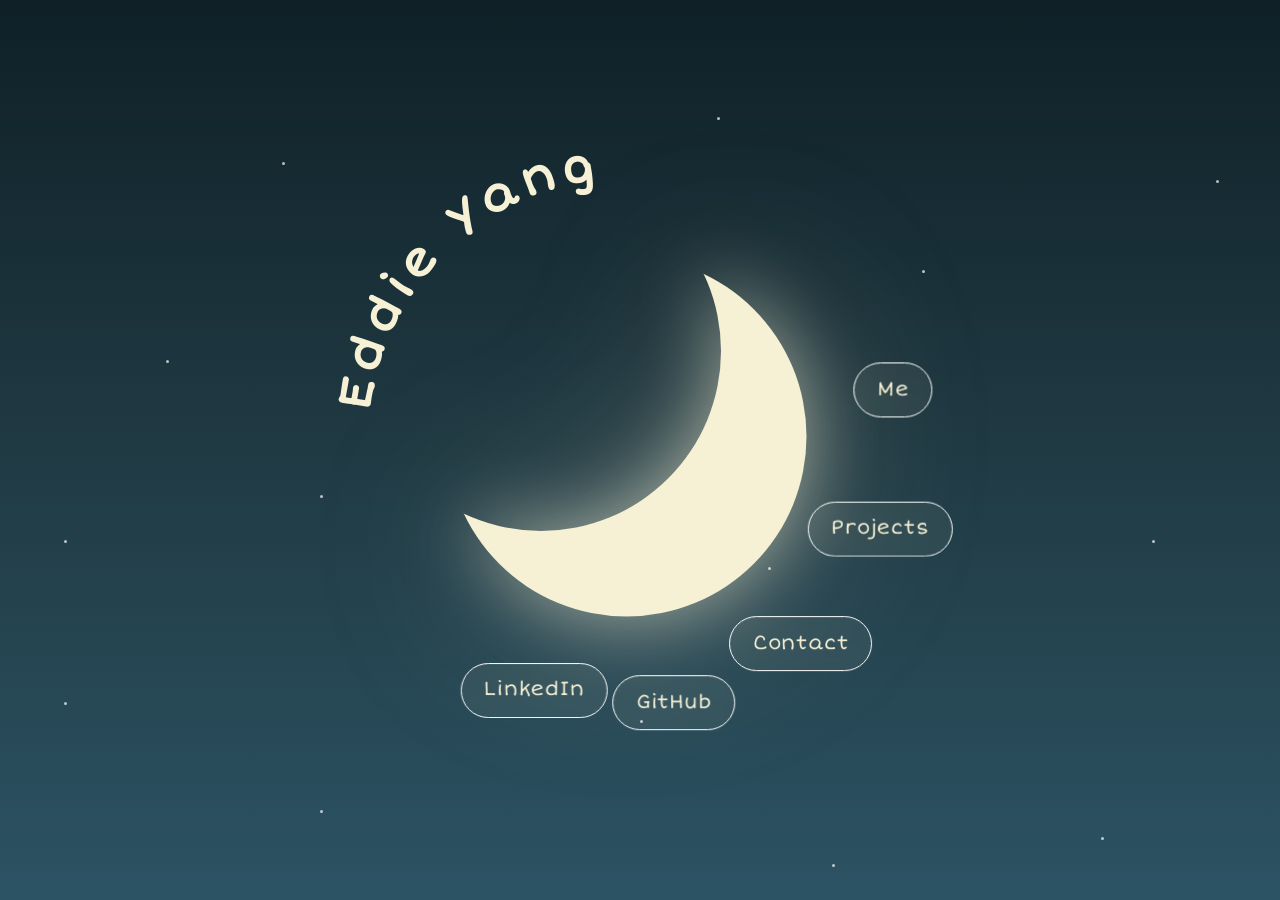
==== index.html @ 52152edc "cleanup" ====
<!DOCTYPE html>
<html lang="en">
    
    <head>
        <meta charset="UTF-8"> 
        <meta name="viewport" content="width=device-width, initial-scale=1.0">

        <!-- fonts -->
        <link rel="preconnect" href="https://fonts.googleapis.com">
        <link rel="preconnect" href="https://fonts.gstatic.com" crossorigin>
        <link href="https://fonts.googleapis.com/css2?family=Short+Stack&family=Sniglet&display=swap" rel="stylesheet">


        <link rel="stylesheet" href="style.css">
        <script src="script.js" defer></script>

        <title>Portfolio</title>
    </head>

    <body class="home">
        <main>
            <section class="hero hero-home">

                <div class="moon-stage">
                    
                    <div class="moon"></div>

                    <h1 class="moon-name" aria-label="Eddie Yang">
                        <svg viewBox="0 0 200 200" aria-hidden="true">
                            <defs>
                                <path id="nameArc" fill="none"
                                    d="M 100,100 m -72,0 a 72,72 0 1,1 144,0 a 72,72 0 1,1 -144,0"/>
                            </defs>
                            <text>
                                <textPath href="#nameArc" startOffset="12.5%" text-anchor="middle">Eddie Yang</textPath>
                            </text>
                        </svg>
                    </h1>    
                    
                    <nav class="orbit-nav" aria-label="Moon navigation">
                        <ul>
                            <li><a href="about.html">Me</a></li>
                            <li><a href="projects.html">Projects</a></li>
                            <li><a href="contact.html">Contact</a></li>
                            <li><a href="https://github.com/eddoyang" target="_blank" rel="noopener noreferrer">GitHub</a></li>
                            <li><a href="https://www.linkedin.com/in/eddie-yang-b092a5361/" target="_blank" rel="noopener noreferrer">LinkedIn</a></li>
                        </ul>
                    </nav>



                </div>

                <div class="star" style="top:18%; left:22%; animation-delay:0s"></div>
                <div class="star" style="top:30%; left:72%; animation-delay:.6s"></div>
                <div class="star" style="top:40%; left:13%; animation-delay:1.2s"></div>    
                <div class="star" style="top:60%; left:90%; animation-delay:.6s"></div>
                <div class="star" style="top:55%; left:25%; animation-delay:1.2s"></div>
                <div class="star" style="top:13%; left:56%; animation-delay:0s"></div>
                <div class="star" style="top:20%; left:95%; animation-delay:0.6s"></div>
                <div class="star" style="top:60%; left:5%; animation-delay:1.2s"></div>
                <div class="star" style="top:63%; left:60%; animation-delay:0s"></div>     
                <div class="star" style="top:80%; left:50%; animation-delay:0.6s"></div>
                <div class="star" style="top:90%; left:25%; animation-delay:1.2s"></div>
                <div class="star" style="top:93%; left:86%; animation-delay:0s"></div>     
                <div class="star" style="top:78%; left:5%; animation-delay:0.6s"></div>
                <div class="star" style="top:96%; left:65%; animation-delay:1.2s"></div>

            </section>
        </main>
    </body>

</html>
---- style.css ----
/* --------- Properties --------- */
:root {
    --bg: #ffffff;      /* page background */
    --ink: #1a1a1a;     /* main text */
    --muted: #5c626e;   /* secondary text */
    --accent: #302c82;  /* highlight color */
    --hover: #3b35aa;   /* highlight hover */
    --line: #dcdcdc;    /* borders and dividers */
    --header: #b5b2ec;
    

    --white: white;


    /* moon + orbit*/
    --moonglow: #F6F1D5;
    --moonglow-alpha: rgba(246, 241, 213, 0);
    --glow1: rgba(246, 241, 213, 0.55);
    --glow2: rgba(246, 241, 213, 0.25);
    --shadows: rgba(0, 0, 0, 0.35);


    --orbit-background: rgba(246, 241, 213, 0.06);
    --orbit-text-hover: #fffdf2;
    --orbit-text-hover-glow: rgba(246, 241, 213, 0.7);
    --orbit-border-hover: rgba(246, 241, 213, 0.9);
    --orbit-background-hover: rgba(255, 255, 255, 0.5);
    --orbit-outerglow1: rgba(246, 241, 213, 0.45);
    --orbit-outerglow2: rgba(246, 241, 213, 0.22);
    --orbit-innerglow: rgba(246, 241, 213, 0.25);
    /* ------ */

    --flow1: #544a7d;
    --flow2: #ffd452;

    --moon1: #0f2027;
    --moon2: #203a43;
    --moon3: #2c5364;

    --font-display: "Short Stack", cursive;
    --font-body: "Sniglet", system-ui;

    --text-sm: 0.875rem;   /* subtitles/captions */
    --text-base: 1rem;     /* body text */
    --text-lg: 1.25rem;    /* lead paragraph, subheadings */
    --text-xl: 2rem;       /* section headings (h2) */
    --text-2xl: 3.5rem;    /* the hero name (h1) */
}


/* --------- Fonts --------- */
body {
    font-family: var(--font-body);
    font-size: var(--text-base);
}

h1, h2, h3 {
    font-family: var(--font-display);
    font-size: var(--text-lg);
    margin-bottom: 0.5em;
}

.hero h1 {
    font-size: var(--text-2xl);
    line-height: 1.05;
}

h2 {
    font-size: var(--text-xl);
    line-height: 1.2;
}

.lead {
    font-size: var(--text-lg);
}

.subtitle {
    font-size: var(--text-sm);
    color: var(--muted);
}

.stack {
    font-family: var(--font-display);
}

/* --------- General --------- */
*,
*::before,
*::after {
    box-sizing: border-box;
}

* {
    margin: 0;
    padding: 0;
}

body {
    line-height: 1.6;
    -webkit-font-smoothing: antialiased;
    background: var(--bg);
    color: var(--ink);
    margin-bottom: 200px;
}

body.home {
    margin-bottom: 0px;
    background: linear-gradient(180deg, var(--moon1), var(--moon2), var(--moon3)) fixed;
}

img {
    display: block;
    max-width: 100%;
}


.container {
    max-width: 1100px;
    margin-inline: auto;
    padding-inline: 24px; /* keeps content off the screen edges on mobile */
}


section {
    padding-block: 10px;
}

/* --------- Reveal --------- */

.reveal {
    opacity: 0;
    transform: translateY(20px);
    transition: opacity 0.8s ease, transform 0.3s ease;
}

.reveal.is-visible {
    opacity: 1;
    transform: none;
}

/* --------- Links --------- */

a {
    color: var(--accent);
    text-decoration: none;
    transition: opacity 0.2s ease;
}

a:hover {
    color: var(--hover);
    opacity: 0.7;
}

a:focus-visible,
.project-card:focus-visible,
button:focus-visible {
outline: 2px solid var(--accent);
outline-offset: 3px;
}

/* --------- Header --------- */

header {
    position: sticky;
    top: 0;
    
    padding-block: 15px;
    padding-inline: 20px;

    background: linear-gradient(120deg, var(--moon1), var(--moon2), var(--moon3));
    border-bottom: 1px solid var(--moonglow);
    z-index: 10;

    background-size: 200% 200%; 
    animation: flow 6s ease infinite;
}


header a {
    color: var(--moonglow);
    text-decoration: none;
    transition: opacity 0.2s ease;
}

header a:hover {
    color: var(--white);
    opacity: 1;
}

header nav {
    display: flex;
    gap: 24px;
    flex: 1;
}

header nav a:first-child {
    margin-right: auto;
}


/* --------- Hero --------- */
.hero {
    position: relative;
    min-height: 15vh;
    display: flex;
    flex-direction: column;
    align-items: center;
    justify-content: center;

    background: linear-gradient(180deg, var(--moon1), var(--moon2), var(--moon3));
    color: var(--moonglow);
    overflow: hidden;

    border-bottom-left-radius: 10px;
    border-bottom-right-radius: 10px;
    margin-bottom: 40px;
} 


.hero-home {
    min-height: 100vh;
    gap: 2rem;
    margin-bottom: 0;
}

/* --------- Moon, Stars, Orbit--------- */
.moon {
    width: 40vmin;
    height: 40vmin;
    border-radius: 50%;
    background: transparent;
    box-shadow: 9.5vmin 9.5vmin 0 0 var(--moonglow);
    filter:
        drop-shadow(0 0 4vmin var(--glow1))
        drop-shadow(0 0 9vmin var(--glow2));

    transform: translateX(-11vmin);
    animation: float 6s ease-in-out infinite;
}

.moon-stage {
    position: relative;
    width: 40vmin;
    height: 40vmin;
    flex: none;
    transform: translateY(-11vmin);
}

.moon-name svg {
    display: block;
    width: 100%;
    height: 100%;
}

.moon-name {
    position: absolute;
    top: calc(50% + 9.5vmin);
    left: calc(50% - 1.5vmin);
    width: 80vmin;
    height: 80vmin;
    transform: translate(-50%, -50%);
    margin: 0;
    pointer-events: none;
    animation: namefloat 6s ease-in-out infinite;
}

.moon-name text {
    font-family: var(--font-display);
    font-size: 13px;
    letter-spacing: 2px;
    fill: var(--moonglow);
}

.orbit-nav {
    position: absolute;
    top: calc(50% + 9.5vmin);
    left: calc(50% - 1.5vmin);
    width: 0;
    height: 0;
    z-index: 3;
    animation: orbitfloat 6s ease-in-out infinite;
}

.orbit-nav ul {
    list-style: none;
}

.orbit-nav li {
    position: absolute;
    top: 0;
    left: 0;
    --r: 30vmin;

    transform:
        rotate(var(--a))
        translate(var(--r))
        rotate(calc(-1 * var(--a)))
        translate(-50%, -50%);
}

.orbit-nav a {
    display: block;
    white-space: nowrap;
    
    font-family: var(--font-display);
    font-size: clamp(0.8rem, 2.2vmin, 1.6rem);    
    letter-spacing: 0.04em;
    color: var(--moonglow);
    text-decoration: none;
    box-shadow: 0 0 0 0 var(--moonglow-alpha);

    transition:
        color 0.25s ease,
        border-color 0.25s ease,
        background 0.25s ease,
        transform 0.25s ease,
        box-shadow 0.35s ease;
    
    padding: 0.55em 1.15em;
    border-radius: 999px;
    border: 1px solid var(--white);
    background: var(--orbit-background);
    backdrop-filter: blur(4px);

}

.orbit-nav a:hover,
.orbit-nav a:focus-visible {
    color: var(--orbit-text-hover);
    opacity: 1;                                   
    border-color: var(--orbit-border-hover);
    background: var(--orbit-background-hover);
    text-shadow: 0 0 12px var(--orbit-text-hover-glow);
    transform: scale(1.08);

    box-shadow:
        0 0 18px 2px  var(--orbit-outerglow1),
        0 0 42px 10px var(--orbit-outerglow2),
        inset 0 0 14px var(--orbit-innerglow);
}

.orbit-nav a:focus-visible {
    outline: 2px solid var(--moonglow);
    outline-offset: 4px;
}


.orbit-nav li:nth-child(1) { --a: -10deg; }   /* About */
.orbit-nav li:nth-child(2) { --a: 20deg; }   /* Projects */
.orbit-nav li:nth-child(3) { --a: 50deg; }   /* Contact */
.orbit-nav li:nth-child(4) { --a: 80deg; }   /* GitHub */
.orbit-nav li:nth-child(5) { --a: 110deg; }   /* LinkedIn */


.star {
    position: absolute;
    width: 3px;
    height: 3px;
    background: #fff;
    border-radius: 50%;
    opacity: 0.7;
    animation: twinkle 3s ease-in-out infinite;
}

/* --------- About --------- */

.about p {
    max-width: 65ch;
}

.about-list {
    padding-left: 1.5rem;
}

.about-list li {
    margin-bottom: 8px; 
}

/* --------- Projects --------- */
.projects-grid {
    display: grid;
    grid-template-columns: repeat(auto-fit, minmax(300px, 1fr));
    gap: 24px;
    align-items: start;
}

.project-card {
    position: relative;
    border: none;
    border-radius: 12px;
    background: var(--bg);     

    
    padding: 24px;
    display: flex;           
    flex-direction: column;
    gap: 12px;

}

.project-card::before {
    content: "";
    position: absolute;
    inset: -3px;
    border-radius: 14px;
    background: conic-gradient(from var(--angle), var(--flow1), var(--flow2), var(--flow1));
    z-index: -1;
    opacity: 0;
    transition: opacity 0.2s ease;
}

.project-card:hover::before {
    opacity: 1;
    animation: spin 8s linear infinite;
}

.project-card img {
    width: 100%;
    height: 180px;     
    object-fit: contain;
    padding: 12px;

}


.project-card h3, .stack, .subtitle{
    text-align: center;
}

/* --------- Contact --------- */
#contact {
    display: flex;
    flex-direction: column;
    align-items: center;
    gap: 24px;
}

.contact-group {
    width: 100%;
    max-width: 500px;
}


.contact-form {
    display: flex;
    flex-direction: column;
    gap: 6px;
    margin-inline: auto;
}

.contact-form label {
    font-family: var(--font-body);
    margin-top: 8px;
}

.contact-form input,
.contact-form textarea {
    font-family: var(--font-body);
    font-size: var(--text-base);

    padding: 10px;
    border: 2px solid var(--line);
    border-radius: 8px;

    background: var(--bg);
    color: var(--ink);
}

.contact-form input:focus,
.contact-form textarea:focus {
    outline: 2px solid var(--accent);
    outline-offset: 2px;
}

.contact-form button {
    margin-top: 16px;
    padding: 10px 20px;
    
    background: var(--accent);
    color: var(--white);
    border: none;
    border-radius: 8px;
    
    font-family: var(--font-display);
    font-size: var(--text-sm);
    cursor: pointer;
}

.contact-form button:hover {
    background: var(--hover);
}

/* --------- Footer --------- */


/* --------- Mobile Sizing --------- */
@media (max-width: 640px) {

    .hero {
        overflow-x: clip;
        overflow-y: visible;
    }

    .hero-home {
        min-height: 100vh;
        min-height: 100svh;
        height: auto;
        padding-block: 2.5rem;
        justify-content: safe center;
    }

    .orbit-nav {
        position: static;
        width: auto;
        height: auto;
        margin-top: 2.5rem;
        animation: none;
    }

    
    .orbit-nav li {
        position: static;
        transform: none;
    }
    
    .orbit-nav ul {
        flex-direction: column;
        align-items: center;
        gap: 0.5rem;
    }
    
    .orbit-nav a {
        min-width: 9em;
        text-align: center;
    }

    
}

/* --------- Animations --------- */
@media (prefers-reduced-motion: reduce) {
    header { animation: none; }

    .project-card:hover::before { animation: none; }
    
    .reveal {
        opacity: 1;
        transform: none;
        transition: none;
    }

    .moon, .star { animation: none; }
    .orbit-nav, .orbit-nav a { animation: none; }
    .orbit-nav a:hover,
    .orbit-nav a:focus-visible { transform: none; }
}

@keyframes flow {
    0%   { background-position: 0% 50%; }
    50%  { background-position: 100% 50%; }
    100% { background-position: 0% 50%; }
}

@property --angle {
    syntax: "<angle>";
    initial-value: 0deg;
    inherits: false;
}

@keyframes spin {
    to { --angle: 360deg; }
}

@keyframes float {
    0%, 100% { transform: translate(-11vmin, 0); }
    50%      { transform: translate(-11vmin, -14px); }
}

@keyframes twinkle {
    0%, 100% { opacity: 0.15; transform: scale(0.8); }
    50%      { opacity: 0.9;  transform: scale(1.3); }
}

@keyframes orbitfloat {
    0%, 100% { transform: translateY(0); }
    50%      { transform: translateY(-14px); }
}

@keyframes namefloat {
    0%, 100% { transform: translate(-50%, -50%); }
    50%      { transform: translate(-50%, calc(-50% - 14px)); }
}
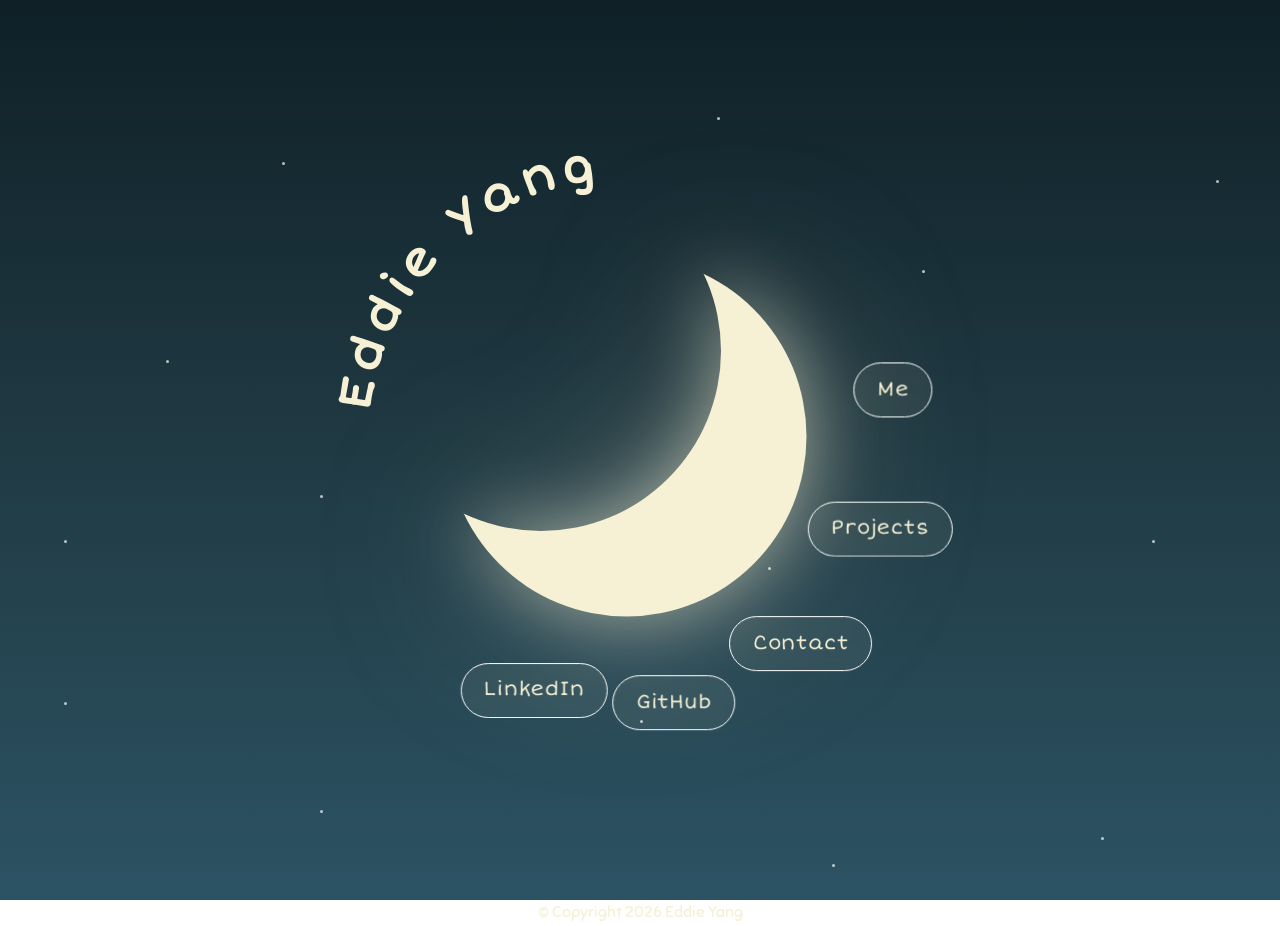
==== commit 65bc32d4: "Add footer and copyright msg" ====
--- a/index.html
+++ b/index.html
@@ -1,73 +1,83 @@
 <!DOCTYPE html>
 <html lang="en">
-    
-    <head>
-        <meta charset="UTF-8"> 
-        <meta name="viewport" content="width=device-width, initial-scale=1.0">
 
-        <!-- fonts -->
-        <link rel="preconnect" href="https://fonts.googleapis.com">
-        <link rel="preconnect" href="https://fonts.gstatic.com" crossorigin>
-        <link href="https://fonts.googleapis.com/css2?family=Short+Stack&family=Sniglet&display=swap" rel="stylesheet">
+<head>
+    <meta charset="UTF-8">
+    <meta name="viewport" content="width=device-width, initial-scale=1.0">
+
+    <!-- fonts -->
+    <link rel="preconnect" href="https://fonts.googleapis.com">
+    <link rel="preconnect" href="https://fonts.gstatic.com" crossorigin>
+    <link href="https://fonts.googleapis.com/css2?family=Short+Stack&family=Sniglet&display=swap" rel="stylesheet">
 
 
-        <link rel="stylesheet" href="style.css">
-        <script src="script.js" defer></script>
+    <link rel="icon" href="favicon.ico" sizes="32x32">
+    <link rel="icon" type="image/png" sizes="96x96" href="assets/icon-96.png">
+    <link rel="apple-touch-icon" href="assets/apple-touch-icon.png">
+    
+    <link rel="stylesheet" href="style.css">
+    <script src="script.js" defer></script>
 
-        <title>Portfolio</title>
-    </head>
+    <title>Portfolio</title>
+</head>
 
-    <body class="home">
-        <main>
-            <section class="hero hero-home">
+<body class="home">
+    <main>
+        <section class="hero hero-home">
 
-                <div class="moon-stage">
-                    
-                    <div class="moon"></div>
+            <div class="moon-stage">
 
-                    <h1 class="moon-name" aria-label="Eddie Yang">
-                        <svg viewBox="0 0 200 200" aria-hidden="true">
-                            <defs>
-                                <path id="nameArc" fill="none"
-                                    d="M 100,100 m -72,0 a 72,72 0 1,1 144,0 a 72,72 0 1,1 -144,0"/>
-                            </defs>
-                            <text>
-                                <textPath href="#nameArc" startOffset="12.5%" text-anchor="middle">Eddie Yang</textPath>
-                            </text>
-                        </svg>
-                    </h1>    
-                    
-                    <nav class="orbit-nav" aria-label="Moon navigation">
-                        <ul>
-                            <li><a href="about.html">Me</a></li>
-                            <li><a href="projects.html">Projects</a></li>
-                            <li><a href="contact.html">Contact</a></li>
-                            <li><a href="https://github.com/eddoyang" target="_blank" rel="noopener noreferrer">GitHub</a></li>
-                            <li><a href="https://www.linkedin.com/in/eddie-yang-b092a5361/" target="_blank" rel="noopener noreferrer">LinkedIn</a></li>
-                        </ul>
-                    </nav>
+                <div class="moon"></div>
+
+                <h1 class="moon-name" aria-label="Eddie Yang">
+                    <svg viewBox="0 0 200 200" aria-hidden="true">
+                        <defs>
+                            <path id="nameArc" fill="none"
+                                d="M 100,100 m -72,0 a 72,72 0 1,1 144,0 a 72,72 0 1,1 -144,0" />
+                        </defs>
+                        <text>
+                            <textPath href="#nameArc" startOffset="12.5%" text-anchor="middle">Eddie Yang</textPath>
+                        </text>
+                    </svg>
+                </h1>
+
+                <nav class="orbit-nav" aria-label="Moon navigation">
+                    <ul>
+                        <li><a href="about.html">Me</a></li>
+                        <li><a href="projects.html">Projects</a></li>
+                        <li><a href="contact.html">Contact</a></li>
+                        <li><a href="https://github.com/eddoyang" target="_blank" rel="noopener noreferrer">GitHub</a>
+                        </li>
+                        <li><a href="https://www.linkedin.com/in/eddie-yang-b092a5361/" target="_blank"
+                                rel="noopener noreferrer">LinkedIn</a></li>
+                    </ul>
+                </nav>
 
 
 
-                </div>
+            </div>
 
-                <div class="star" style="top:18%; left:22%; animation-delay:0s"></div>
-                <div class="star" style="top:30%; left:72%; animation-delay:.6s"></div>
-                <div class="star" style="top:40%; left:13%; animation-delay:1.2s"></div>    
-                <div class="star" style="top:60%; left:90%; animation-delay:.6s"></div>
-                <div class="star" style="top:55%; left:25%; animation-delay:1.2s"></div>
-                <div class="star" style="top:13%; left:56%; animation-delay:0s"></div>
-                <div class="star" style="top:20%; left:95%; animation-delay:0.6s"></div>
-                <div class="star" style="top:60%; left:5%; animation-delay:1.2s"></div>
-                <div class="star" style="top:63%; left:60%; animation-delay:0s"></div>     
-                <div class="star" style="top:80%; left:50%; animation-delay:0.6s"></div>
-                <div class="star" style="top:90%; left:25%; animation-delay:1.2s"></div>
-                <div class="star" style="top:93%; left:86%; animation-delay:0s"></div>     
-                <div class="star" style="top:78%; left:5%; animation-delay:0.6s"></div>
-                <div class="star" style="top:96%; left:65%; animation-delay:1.2s"></div>
+            <div class="star" style="top:18%; left:22%; animation-delay:0s"></div>
+            <div class="star" style="top:30%; left:72%; animation-delay:.6s"></div>
+            <div class="star" style="top:40%; left:13%; animation-delay:1.2s"></div>
+            <div class="star" style="top:60%; left:90%; animation-delay:.6s"></div>
+            <div class="star" style="top:55%; left:25%; animation-delay:1.2s"></div>
+            <div class="star" style="top:13%; left:56%; animation-delay:0s"></div>
+            <div class="star" style="top:20%; left:95%; animation-delay:0.6s"></div>
+            <div class="star" style="top:60%; left:5%; animation-delay:1.2s"></div>
+            <div class="star" style="top:63%; left:60%; animation-delay:0s"></div>
+            <div class="star" style="top:80%; left:50%; animation-delay:0.6s"></div>
+            <div class="star" style="top:90%; left:25%; animation-delay:1.2s"></div>
+            <div class="star" style="top:93%; left:86%; animation-delay:0s"></div>
+            <div class="star" style="top:78%; left:5%; animation-delay:0.6s"></div>
+            <div class="star" style="top:96%; left:65%; animation-delay:1.2s"></div>
 
-            </section>
-        </main>
-    </body>
+        </section>
+    </main>
 
+    <footer class="home">
+        <p>&copy; Copyright 2026 Eddie Yang</p>
+    </footer>
+
+</body>
 </html>
--- a/style.css
+++ b/style.css
@@ -11,11 +11,12 @@
     
 
     --white: white;
+    --black: black;
 
 
     /* moon + orbit*/
     --moonglow: #F6F1D5;
-    --moonglow-alpha: rgba(246, 241, 213, 0);
+    --moonglow-alpha: rgba(246, 241, 213, 0.5);
     --glow1: rgba(246, 241, 213, 0.55);
     --glow2: rgba(246, 241, 213, 0.25);
     --shadows: rgba(0, 0, 0, 0.35);
@@ -80,10 +81,6 @@
     color: var(--muted);
 }
 
-.stack {
-    font-family: var(--font-display);
-}
-
 /* --------- General --------- */
 *,
 *::before,
@@ -101,7 +98,6 @@
     -webkit-font-smoothing: antialiased;
     background: var(--bg);
     color: var(--ink);
-    margin-bottom: 200px;
 }
 
 body.home {
@@ -222,6 +218,7 @@
     min-height: 100vh;
     gap: 2rem;
     margin-bottom: 0;
+    animation: fadeInPage 5s ease;
 }
 
 /* --------- Moon, Stars, Orbit--------- */
@@ -309,6 +306,12 @@
     color: var(--moonglow);
     text-decoration: none;
     box-shadow: 0 0 0 0 var(--moonglow-alpha);
+    
+    padding: 0.55em 1.15em;
+    border-radius: 999px;
+    border: 1px solid var(--white);
+    background: var(--orbit-background);
+    backdrop-filter: blur(4px);
 
     transition:
         color 0.25s ease,
@@ -316,13 +319,6 @@
         background 0.25s ease,
         transform 0.25s ease,
         box-shadow 0.35s ease;
-    
-    padding: 0.55em 1.15em;
-    border-radius: 999px;
-    border: 1px solid var(--white);
-    background: var(--orbit-background);
-    backdrop-filter: blur(4px);
-
 }
 
 .orbit-nav a:hover,
@@ -369,12 +365,43 @@
     max-width: 65ch;
 }
 
-.about-list {
-    padding-left: 1.5rem;
-}
-
-.about-list li {
-    margin-bottom: 8px; 
+.skills h3 {
+    margin: 0 0 0.5rem;
+}
+.skills-list {
+    gap: 10px;
+    list-style: none;
+    display: flex;
+    flex-wrap: wrap;
+    justify-content: flex-start;
+    align-items: stretch;
+    gap: 10px;
+    container-type: inline-size;
+    
+    margin-bottom: 30px;
+    margin-top: 30px;
+}
+
+.skills-list li {
+    font-family: var(--font-display);
+    font-size: clamp(0.6rem, 1.8cqi, 0.8rem);
+    flex: 0 0 auto;
+    max-width: 100%;
+    white-space: nowrap;
+    display: inline-flex;
+    align-items: center;
+    justify-content: center;
+    padding: 0.85em 1.7em;
+    margin-bottom:5px;
+    border-radius: 999px;
+
+    background: var(--moon3); 
+    color: var(--moonglow);
+    backdrop-filter: blur(4px);
+    box-shadow:
+        0 0 18px 2px  var(--orbit-outerglow1),
+        0 0 42px 10px var(--orbit-outerglow2),
+        inset 0 0 14px var(--orbit-innerglow);
 }
 
 /* --------- Projects --------- */
@@ -390,13 +417,10 @@
     border: none;
     border-radius: 12px;
     background: var(--bg);     
-
-    
     padding: 24px;
     display: flex;           
     flex-direction: column;
     gap: 12px;
-
 }
 
 .project-card::before {
@@ -423,9 +447,50 @@
 
 }
 
-
-.project-card h3, .stack, .subtitle{
+.project-card h3 {
+    margin-bottom: 0px;
+}
+.project-card .subtitle {
+    margin-bottom: 1rem;
+}
+
+.project-card h3, .stack, .subtitle { 
     text-align: center;
+}
+
+
+.stack-list {
+    gap: 10px;
+    list-style: none;
+    display: flex;
+    flex-wrap: wrap;
+    justify-content: center;
+    align-items: stretch;
+    gap: 10px;
+    container-type: inline-size;
+}
+
+.stack li {
+    font-family: var(--font-display);
+    font-size: clamp(0.7rem, 1.8cqi, 1rem);
+    flex: 0 0 auto;
+    max-width: 100%;
+    white-space: nowrap;
+    display: inline-flex;
+    align-items: center;
+    justify-content: center;
+    padding: 0.85em 1.7em;
+    margin-bottom:5px;
+    border-radius: 999px;
+
+    background: var(--moon3); 
+    color: var(--moonglow);
+    backdrop-filter: blur(4px);
+    
+    box-shadow:
+        0 0 18px 2px  var(--orbit-outerglow1),
+        0 0 42px 10px var(--orbit-outerglow2),
+        inset 0 0 14px var(--orbit-innerglow);
 }
 
 /* --------- Contact --------- */
@@ -477,8 +542,8 @@
     margin-top: 16px;
     padding: 10px 20px;
     
-    background: var(--accent);
-    color: var(--white);
+    background: var(--moon2);
+    color: var(--moonglow);
     border: none;
     border-radius: 8px;
     
@@ -488,10 +553,27 @@
 }
 
 .contact-form button:hover {
-    background: var(--hover);
+    background: var(--moon3);
 }
 
 /* --------- Footer --------- */
+
+footer{
+    margin-top: 200px;
+    display: flex;
+    flex-direction: column;
+    justify-content: flex-end;
+    
+    color: var(--black);
+    text-align: center;
+}
+
+
+footer.home{
+    margin-top: 0px;
+    color: var(--moonglow);
+    text-align: center;
+}
 
 
 /* --------- Mobile Sizing --------- */
@@ -591,3 +673,12 @@
     0%, 100% { transform: translate(-50%, -50%); }
     50%      { transform: translate(-50%, calc(-50% - 14px)); }
 }
+
+@keyframes fadeInPage {
+    from {
+        opacity: 0;
+    }
+    to {
+    opacity: 1;
+    }
+}
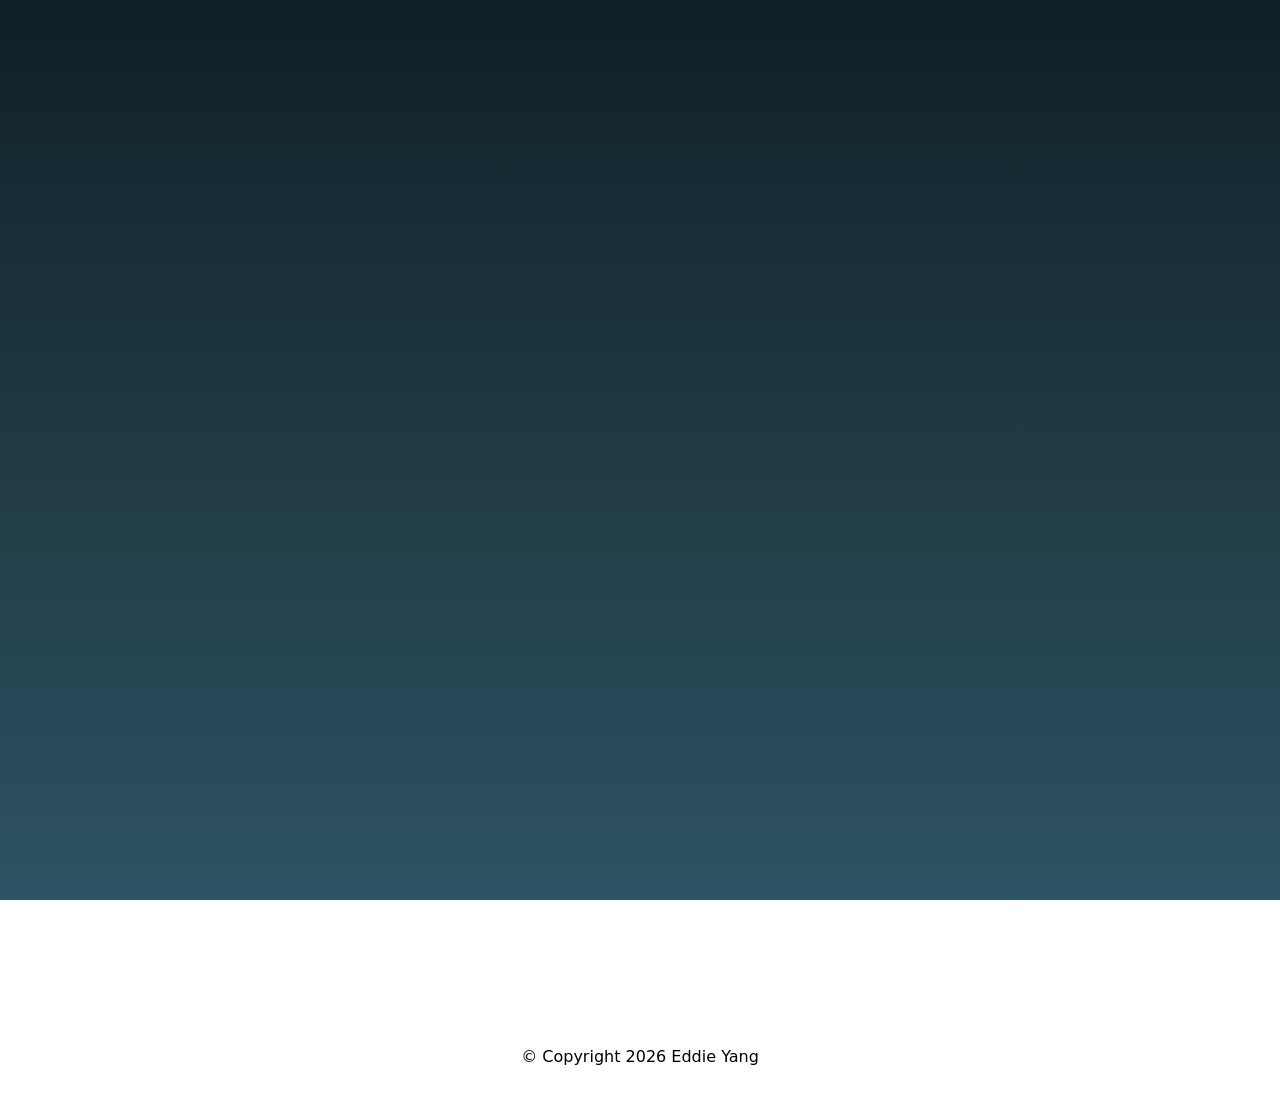
==== commit 59fc7798: "Merge portfolio into one page, add blur effect for scrolling, redirect old links to home page" ====
--- a/index.html
+++ b/index.html
@@ -4,6 +4,7 @@
 <head>
     <meta charset="UTF-8">
     <meta name="viewport" content="width=device-width, initial-scale=1.0">
+    <meta http-equiv="refresh" content="0; url=/?to=projects">
 
     <!-- fonts -->
     <link rel="preconnect" href="https://fonts.googleapis.com">
--- a/style.css
+++ b/style.css
@@ -1,4 +1,3 @@
-
 /* --------- Properties --------- */
 :root {
     --bg: #ffffff;      /* page background */
@@ -82,6 +81,10 @@
 }
 
 /* --------- General --------- */
+html {
+    scroll-behavior: smooth;
+}
+
 *,
 *::before,
 *::after {
@@ -126,14 +129,23 @@
 
 .reveal {
     opacity: 0;
-    transform: translateY(20px);
-    transition: opacity 0.8s ease, transform 0.3s ease;
+    transform: translateY(40px) scale(0.98);
+    filter: blur(8px);
+    transition:
+        opacity 0.9s ease,
+        transform 0.9s cubic-bezier(0.16, 1, 0.3, 1),
+        filter 0.9s ease;
+    transition-delay: var(--d, 0s);
 }
 
 .reveal.is-visible {
     opacity: 1;
     transform: none;
-}
+    filter: none;
+}
+
+/* stagger: second card in each row arrives a beat later */
+.projects-grid .project-card:nth-child(even) .reveal { --d: 0.15s; }
 
 /* --------- Links --------- */
 
@@ -158,8 +170,12 @@
 /* --------- Header --------- */
 
 header {
-    position: sticky;
+    position: fixed;
     top: 0;
+    left: 0;
+    right: 0;
+    transform: translateY(-100%);
+    transition: transform 0.45s cubic-bezier(0.16, 1, 0.3, 1);
     
     padding-block: 15px;
     padding-inline: 20px;
@@ -173,10 +189,38 @@
 }
 
 
+body.past-hero header {
+    transform: none;
+}
+
 header a {
+    position: relative;
     color: var(--moonglow);
     text-decoration: none;
     transition: opacity 0.2s ease;
+}
+
+/* glowing underline on the section you're currently in */
+header a[data-section]::after {
+    content: "";
+    position: absolute;
+    left: 0;
+    right: 0;
+    bottom: -4px;
+    height: 2px;
+    border-radius: 2px;
+    background: var(--moonglow);
+    box-shadow: 0 0 8px var(--glow1);
+    transform: scaleX(0);
+    transition: transform 0.3s ease;
+}
+
+header a.is-active::after {
+    transform: scaleX(1);
+}
+
+header .brand {
+    font-family: var(--font-display);
 }
 
 header a:hover {
@@ -216,12 +260,56 @@
 
 .hero-home {
     min-height: 100vh;
+    min-height: 100svh;
     gap: 2rem;
     margin-bottom: 0;
     animation: fadeInPage 5s ease;
 }
 
+/* set by script.js: 0 at the top of the page, 1 once the hero has scrolled away */
+.hero-fade {
+    opacity: calc(1 - var(--hero-progress, 0) * 1.6);
+}
+
+.scroll-cue {
+    position: absolute;
+    bottom: 28px;
+    left: 50%;
+    translate: -50% 0;
+    display: flex;
+    flex-direction: column;
+    align-items: center;
+    gap: 2px;
+    color: var(--moonglow);
+    font-family: var(--font-display);
+    font-size: var(--text-sm);
+    letter-spacing: 0.15em;
+    animation: cue 2.4s ease-in-out infinite;
+}
+
+.scroll-cue svg {
+    width: 22px;
+    height: 22px;
+    fill: none;
+    stroke: currentColor;
+    stroke-width: 2;
+    stroke-linecap: round;
+    stroke-linejoin: round;
+}
+
+.scroll-cue:hover {
+    color: var(--white);
+    opacity: 1;
+}
+
 /* --------- Moon, Stars, Orbit--------- */
+.moon-float {
+    width: 40vmin;
+    height: 40vmin;
+    transform: translateX(-11vmin);
+    animation: float 6s ease-in-out infinite;
+}
+
 .moon {
     width: 40vmin;
     height: 40vmin;
@@ -232,8 +320,10 @@
         drop-shadow(0 0 4vmin var(--glow1))
         drop-shadow(0 0 9vmin var(--glow2));
 
-    transform: translateX(-11vmin);
-    animation: float 6s ease-in-out infinite;
+    /* the visible crescent is the box-shadow, so spin around its centre, not the box's */
+    transform-origin: calc(50% + 9.5vmin) calc(50% + 9.5vmin);
+    transform: rotate(var(--moon-rot, 0deg));
+    will-change: transform;
 }
 
 .moon-stage {
@@ -359,13 +449,59 @@
     animation: twinkle 3s ease-in-out infinite;
 }
 
+/* --------- Sections --------- */
+
+.section {
+    padding-block: 120px 40px;
+    scroll-margin-top: 40px;
+}
+
+.section-head {
+    display: flex;
+    align-items: baseline;
+    gap: 1rem;
+    margin-bottom: 48px;
+}
+
+.section-title {
+    margin: 0;
+    font-size: var(--text-2xl);
+    line-height: 1;
+    color: var(--moon2);
+}
+
+/* the glowing line draws itself in once the heading is revealed */
+.section-line {
+    flex: 1;
+    align-self: center;
+    height: 2px;
+    border-radius: 2px;
+    background: linear-gradient(90deg, var(--moon3), var(--flow2), transparent);
+    box-shadow: 0 0 10px var(--orbit-outerglow1);
+    transform: scaleX(0);
+    transform-origin: left;
+    transition: transform 1.2s cubic-bezier(0.16, 1, 0.3, 1) 0.25s;
+}
+
+.section-head.is-visible .section-line {
+    transform: scaleX(1);
+}
+
+.sub-head {
+    font-size: var(--text-xl);
+    line-height: 1.2;
+    margin-top: 0.5rem;
+}
+
 /* --------- About --------- */
 
 .about p {
     max-width: 65ch;
 }
 
-.skills h3 {
+.skills h4 {
+    font-family: var(--font-display);
+    font-size: var(--text-lg);
     margin: 0 0 0.5rem;
 }
 .skills-list {
@@ -407,9 +543,9 @@
 /* --------- Projects --------- */
 .projects-grid {
     display: grid;
-    grid-template-columns: repeat(auto-fit, minmax(300px, 1fr));
+    grid-template-columns: repeat(2, minmax(0, 1fr));
     gap: 24px;
-    align-items: start;
+    align-items: stretch;
 }
 
 .project-card {
@@ -444,7 +580,16 @@
     height: 180px;     
     object-fit: contain;
     padding: 12px;
-
+    margin-bottom: 20px;
+}
+
+.img-placeholder {
+    width: 100%;
+    height: 180px;
+    border-radius: 8px;
+    background: linear-gradient(135deg, var(--flow1), var(--flow2));
+    opacity: 0.15;
+    margin-bottom: 20px;
 }
 
 .project-card h3 {
@@ -494,7 +639,7 @@
 }
 
 /* --------- Contact --------- */
-#contact {
+.contact-wrap {
     display: flex;
     flex-direction: column;
     align-items: center;
@@ -559,7 +704,8 @@
 /* --------- Footer --------- */
 
 footer{
-    margin-top: 200px;
+    margin-top: 120px;
+    padding-block: 24px;
     display: flex;
     flex-direction: column;
     justify-content: flex-end;
@@ -569,15 +715,36 @@
 }
 
 
-footer.home{
-    margin-top: 0px;
-    color: var(--moonglow);
-    text-align: center;
-}
-
 
 /* --------- Mobile Sizing --------- */
+@media (max-width: 760px) {
+    .projects-grid {
+        grid-template-columns: 1fr;
+    }
+}
+
 @media (max-width: 640px) {
+
+    header {
+        padding-inline: 12px;
+    }
+
+    header nav {
+        gap: 12px;
+        font-size: var(--text-sm);
+    }
+
+    header .brand {
+        display: none;
+    }
+
+    .section-title {
+        font-size: 2.5rem;
+    }
+
+    .section {
+        padding-block: 80px 24px;
+    }
 
     .hero {
         overflow-x: clip;
@@ -630,9 +797,20 @@
         opacity: 1;
         transform: none;
         transition: none;
-    }
-
-    .moon, .star { animation: none; }
+        transition:
+            opacity 0.9s ease,
+            transform 0.9s cubic-bezier(0.16, 1, 0.3, 1),
+            filter 0.5s ease;          /* was 0.9s */
+        transition-delay: var(--d, 0s);
+    }
+
+    html { scroll-behavior: auto; }
+    .reveal { filter: none; }
+    .section-line { transform: none; transition: none; }
+    .scroll-cue { animation: none; }
+    .moon { transform: none; }
+    .hero-fade { opacity: 1; }
+    .moon-float, .star { animation: none; }
     .orbit-nav, .orbit-nav a { animation: none; }
     .orbit-nav a:hover,
     .orbit-nav a:focus-visible { transform: none; }
@@ -659,6 +837,11 @@
     50%      { transform: translate(-11vmin, -14px); }
 }
 
+@keyframes cue {
+    0%, 100% { transform: translateY(0); }
+    50%      { transform: translateY(8px); }
+}
+
 @keyframes twinkle {
     0%, 100% { opacity: 0.15; transform: scale(0.8); }
     50%      { opacity: 0.9;  transform: scale(1.3); }
@@ -681,4 +864,4 @@
     to {
     opacity: 1;
     }
-}
+}
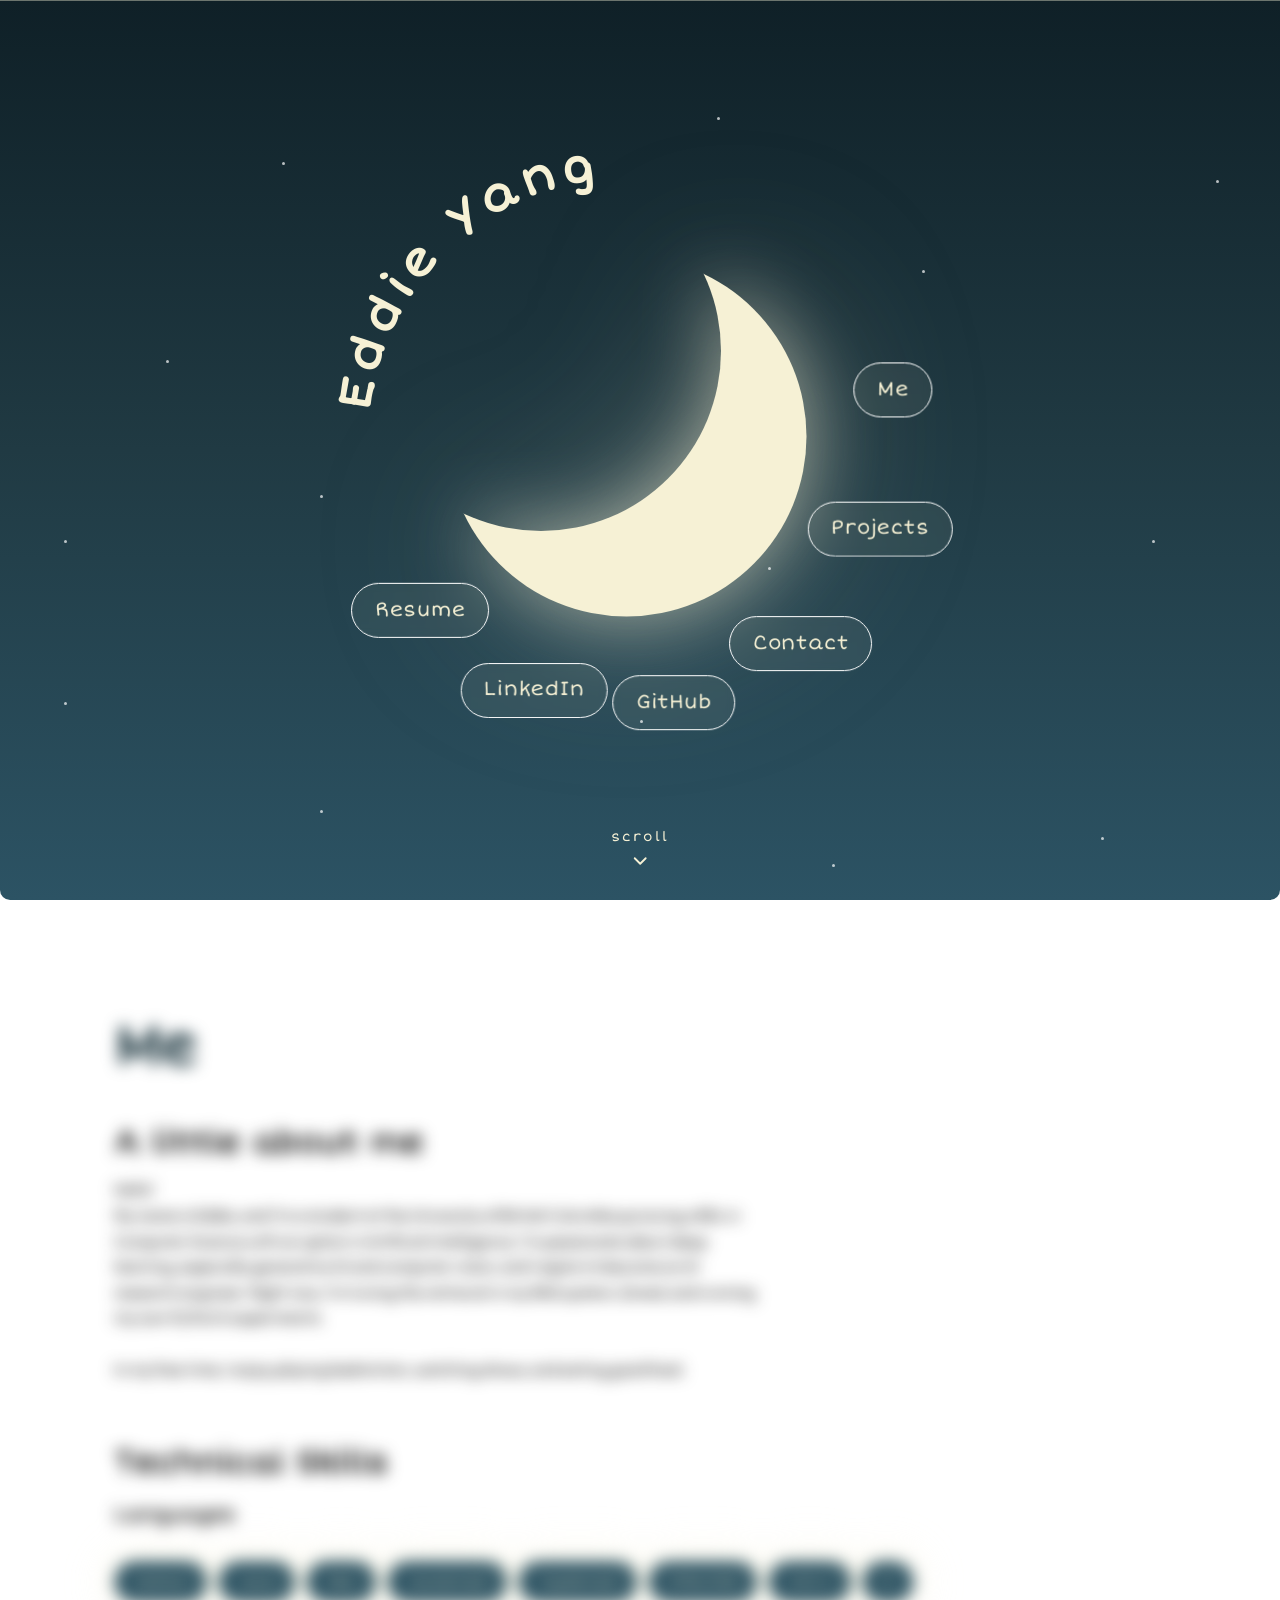
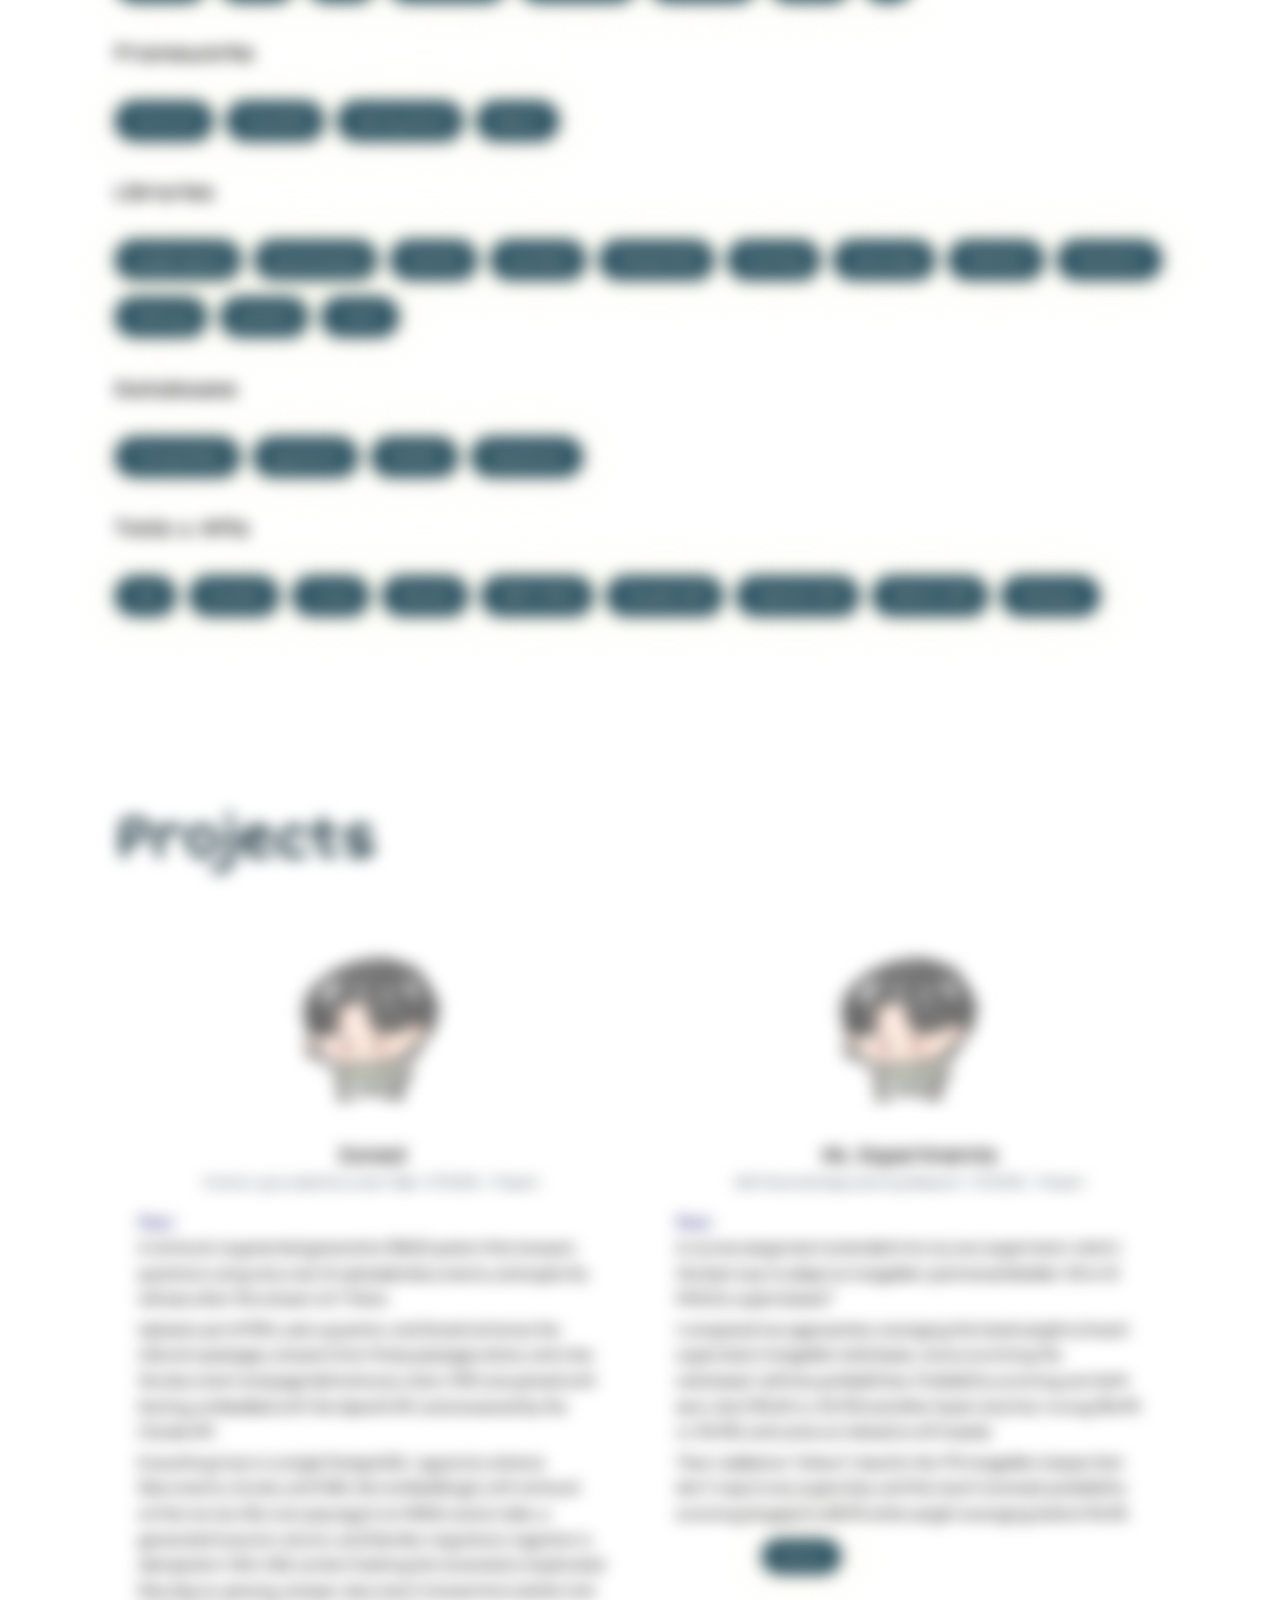
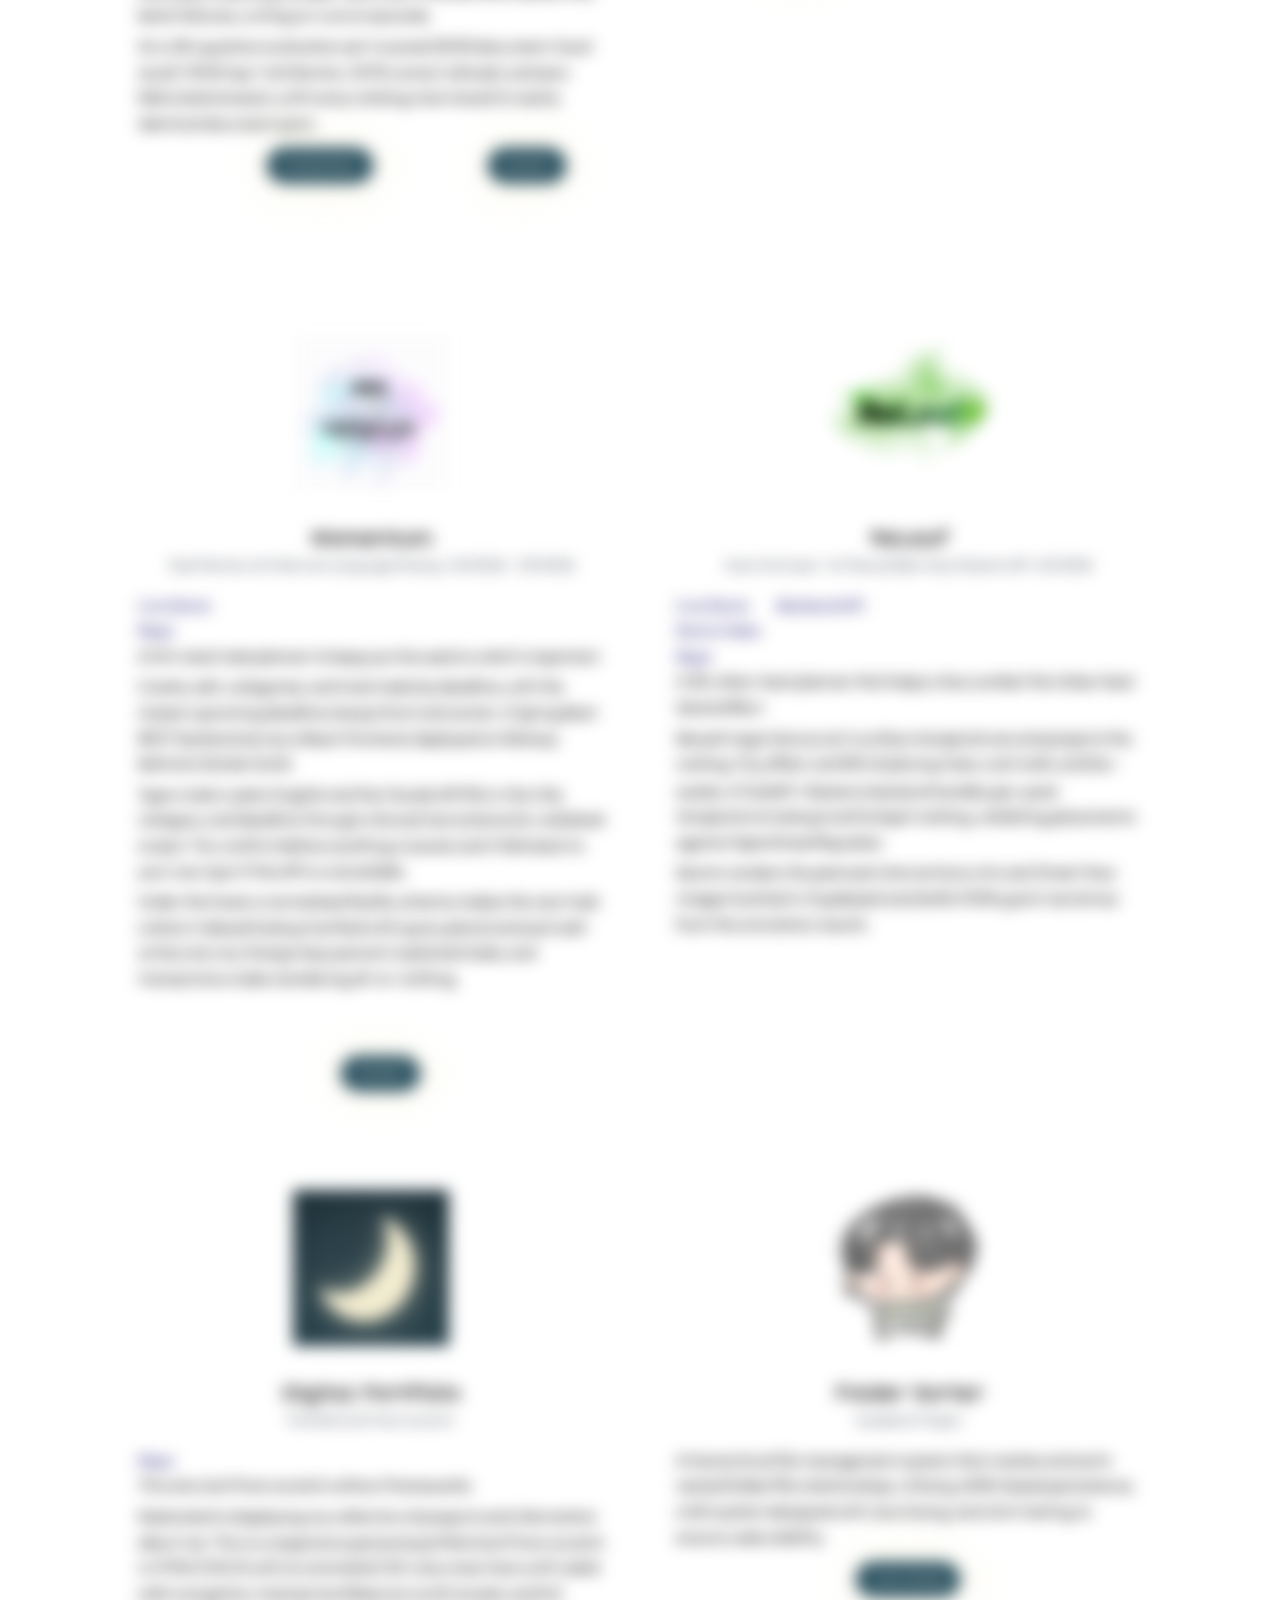
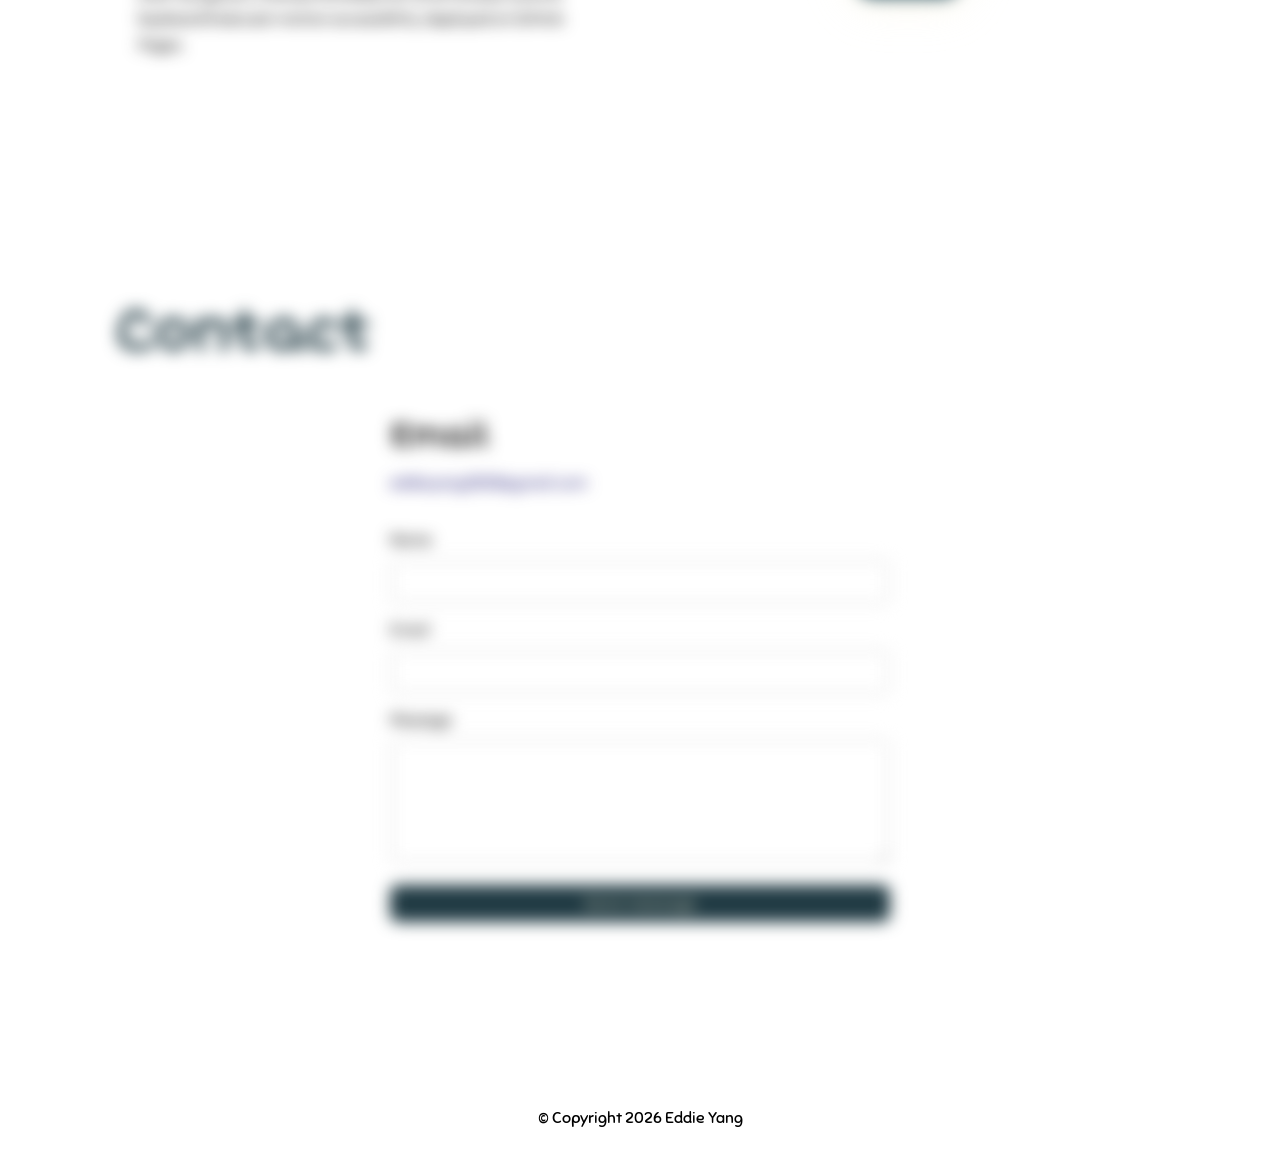
==== commit 9acb0ea4: "Add resume link, refactor directory" ====
--- a/index.html
+++ b/index.html
@@ -4,64 +4,87 @@
 <head>
     <meta charset="UTF-8">
     <meta name="viewport" content="width=device-width, initial-scale=1.0">
-    <meta http-equiv="refresh" content="0; url=/?to=projects">
 
     <!-- fonts -->
     <link rel="preconnect" href="https://fonts.googleapis.com">
     <link rel="preconnect" href="https://fonts.gstatic.com" crossorigin>
     <link href="https://fonts.googleapis.com/css2?family=Short+Stack&family=Sniglet&display=swap" rel="stylesheet">
 
-
     <link rel="icon" href="favicon.ico" sizes="32x32">
     <link rel="icon" type="image/png" sizes="96x96" href="assets/icon-96.png">
     <link rel="apple-touch-icon" href="assets/apple-touch-icon.png">
-    
+
     <link rel="stylesheet" href="style.css">
     <script src="script.js" defer></script>
 
-    <title>Portfolio</title>
+    <title>Eddie Yang</title>
 </head>
 
-<body class="home">
+<body>
+
+    <!-- Slides in once you scroll past the moon -->
+    <header class="site-header">
+        <nav>
+            <a href="#home" class="brand">Eddie Yang</a>
+            <a href="#about" data-section="about">Me</a>
+            <a href="#projects" data-section="projects">Projects</a>
+            <a href="#contact" data-section="contact">Contact</a>
+            <a href="https://github.com/eddoyang" target="_blank" rel="noopener noreferrer">GitHub</a>
+            <a href="https://www.linkedin.com/in/eddie-yang-b092a5361/" target="_blank"
+                rel="noopener noreferrer">LinkedIn</a>
+            <a href="images/resume.png" class="resume-link">Resume</a>
+            
+        </nav>
+    </header>
+
     <main>
-        <section class="hero hero-home">
+
+        <!-- ============ Home ============ -->
+        <section class="hero hero-home" id="home">
 
             <div class="moon-stage">
 
-                <div class="moon"></div>
-
-                <h1 class="moon-name" aria-label="Eddie Yang">
-                    <svg viewBox="0 0 200 200" aria-hidden="true">
-                        <defs>
-                            <path id="nameArc" fill="none"
-                                d="M 100,100 m -72,0 a 72,72 0 1,1 144,0 a 72,72 0 1,1 -144,0" />
-                        </defs>
-                        <text>
-                            <textPath href="#nameArc" startOffset="12.5%" text-anchor="middle">Eddie Yang</textPath>
-                        </text>
-                    </svg>
-                </h1>
-
-                <nav class="orbit-nav" aria-label="Moon navigation">
-                    <ul>
-                        <li><a href="about.html">Me</a></li>
-                        <li><a href="projects.html">Projects</a></li>
-                        <li><a href="contact.html">Contact</a></li>
-                        <li><a href="https://github.com/eddoyang" target="_blank" rel="noopener noreferrer">GitHub</a>
-                        </li>
-                        <li><a href="https://www.linkedin.com/in/eddie-yang-b092a5361/" target="_blank"
-                                rel="noopener noreferrer">LinkedIn</a></li>
-                    </ul>
-                </nav>
-
-
+                <div class="moon-float">
+                    <div class="moon"></div>
+                </div>
+
+                <div class="hero-fade">
+                    <h1 class="moon-name" aria-label="Eddie Yang">
+                        <svg viewBox="0 0 200 200" aria-hidden="true">
+                            <defs>
+                                <path id="nameArc" fill="none"
+                                    d="M 100,100 m -72,0 a 72,72 0 1,1 144,0 a 72,72 0 1,1 -144,0" />
+                            </defs>
+                            <text>
+                                <textPath href="#nameArc" startOffset="12.5%" text-anchor="middle">Eddie Yang</textPath>
+                            </text>
+                        </svg>
+                    </h1>
+
+                    <nav class="orbit-nav" aria-label="Moon navigation">
+                        <ul>
+                            <li><a href="#about">Me</a></li>
+                            <li><a href="#projects">Projects</a></li>
+                            <li><a href="#contact">Contact</a></li>
+                            <li><a href="https://github.com/eddoyang" target="_blank" rel="noopener noreferrer">GitHub</a>
+                            </li>
+                            <li><a href="https://www.linkedin.com/in/eddie-yang-b092a5361/" target="_blank"
+                                    rel="noopener noreferrer">LinkedIn</a></li>
+                            <li><a href="images/resume.png" class="resume-link">Resume</a></li>                        </ul>
+                    </nav>
+                </div>
 
             </div>
 
+            <a href="#about" class="scroll-cue hero-fade" aria-label="Scroll to about">
+                <span>scroll</span>
+                <svg viewBox="0 0 24 24" aria-hidden="true"><path d="M6 9l6 6 6-6" /></svg>
+            </a>
+
             <div class="star" style="top:18%; left:22%; animation-delay:0s"></div>
-            <div class="star" style="top:30%; left:72%; animation-delay:.6s"></div>
+            <div class="star" style="top:30%; left:72%; animation-delay:0.6s"></div>
             <div class="star" style="top:40%; left:13%; animation-delay:1.2s"></div>
-            <div class="star" style="top:60%; left:90%; animation-delay:.6s"></div>
+            <div class="star" style="top:60%; left:90%; animation-delay:0.6s"></div>
             <div class="star" style="top:55%; left:25%; animation-delay:1.2s"></div>
             <div class="star" style="top:13%; left:56%; animation-delay:0s"></div>
             <div class="star" style="top:20%; left:95%; animation-delay:0.6s"></div>
@@ -74,11 +97,392 @@
             <div class="star" style="top:96%; left:65%; animation-delay:1.2s"></div>
 
         </section>
+
+        <!-- ============ Me ============ -->
+        <section class="section about" id="about">
+            <div class="container">
+
+                <div class="section-head reveal">
+                    <h2 class="section-title">Me</h2>
+                    <span class="section-line" aria-hidden="true"></span>
+                </div>
+
+                <div class="reveal">
+                    <h3 class="sub-head">A little about me</h3>
+                    <p style="margin-bottom: 10px;">
+                        Hello! <br>
+                        
+                        My name is Eddie, and I'm a student at the University of British Columbia pursuing a BSc in Computer Science
+                        with an option in Artificial Intelligence. I'm passionate about deep learning, especially generative AI and computer
+                        vision, and I aspire to become an AI research engineer. Right now, I'm tuning the retrieval in my RAG system, Zoned,
+                        and running my own PyTorch experiments.
+                        <br><br>
+                        In my free time, I enjoy playing badminton, watching shows, and eating good food.
+                        <br><br><br>
+                    </p>
+                </div>
+
+                <div class="reveal">
+                    <h3 class="sub-head">Technical Skills</h3>
+
+                    <div class="skills">
+                        <h4>Languages</h4>
+                        <ul class="skills-list">
+                            <li>Python</li>
+                            <li>Java</li>
+                            <li>SQL</li>
+                            <li>JavaScript</li>
+                            <li>TypeScript</li>
+                            <li>HTML/CSS</li>
+                            <li>C/C++</li>
+                            <li>R</li>
+                        </ul>
+
+                        <h4>Frameworks</h4>
+                        <ul class="skills-list">
+                            <li>PyTorch</li>
+                            <li>FastAPI</li>
+                            <li>Spring Boot</li>
+                            <li>React</li>
+                        </ul>
+
+                        <h4>Libraries</h4>
+                        <ul class="skills-list">
+                            <li>scikit-learn</li>
+                            <li>torchvision</li>
+                            <li>NumPy</li>
+                            <li>pandas</li>
+                            <li>Matplotlib</li>
+                            <li>Docling</li>
+                            <li>psycopg</li>
+                            <li>Alembic</li>
+                            <li>Rasterio</li>
+                            <li>Deck.gl</li>
+                            <li>pytest</li>
+                            <li>JUnit</li>
+                        </ul>
+
+                        <h4>Databases</h4>
+                        <ul class="skills-list">
+                            <li>PostgreSQL</li>
+                            <li>pgvector</li>
+                            <li>MySQL</li>
+                            <li>Supabase</li>
+                        </ul>
+
+                        <h4>Tools &amp; APIs</h4>
+                        <ul class="skills-list">
+                            <li>Git</li>
+                            <li>Docker</li>
+                            <li>Linux</li>
+                            <li>Maven</li>
+                            <li>REST APIs</li>
+                            <li>Claude API</li>
+                            <li>OpenAI API</li>
+                            <li>Gemini API</li>
+                            <li>Railway</li>
+                        </ul>
+                    </div>
+                </div>
+
+            </div>
+        </section>
+
+        <!-- ============ Projects ============ -->
+        <section class="section" id="projects">
+            <div class="container">
+
+                <div class="section-head reveal">
+                    <h2 class="section-title">Projects</h2>
+                    <span class="section-line" aria-hidden="true"></span>
+                </div>
+
+                <div class="projects-grid">
+                    <article class="project-card">
+                        <div class="reveal">
+                            <img src="images/eddo.jpg" alt="Mini Eddo Logo">
+                            <h3>Zoned</h3>
+                            <p class="subtitle">Citation-grounded Document Q&amp;A · 07/2026 – Present</p>
+                            <p><a href="https://github.com/eddoyang/zoned-chatbot" target="_blank"
+                                    rel="noopener noreferrer">Repo</a></p>
+                            <div class="desc">
+                                <p style="margin-bottom: 5px;">
+                                    A retrieval-augmented generation (RAG) system that answers questions using only a set of uploaded
+                                    documents, and explicitly refuses when the answer isn't there.
+                                </p>
+                                <p style="margin-bottom: 5px;">
+                                    Upload a set of PDFs, ask a question, and Zoned retrieves the relevant passages, answers from those
+                                    passages alone, and cites the document and page behind every claim. PDFs are parsed with Docling,
+                                    embedded with the OpenAI API, and answered by the Claude API.
+                                </p>
+                                <p style="margin-bottom: 5px;">
+                                    Everything lives in a single PostgreSQL + pgvector schema (documents, chunks, and 1536-dim embeddings),
+                                    with retrieval written as raw SQL over psycopg 3, an HNSW cosine index, a generated tsvector column,
+                                    and Alembic migrations. Ingestion is idempotent: SHA-256 content hashing lets renamed or duplicated files
+                                    skip re-parsing, and per-document transactions isolate mid-batch failures, cutting re-runs to seconds.
+                                </p>
+                                <p>
+                                    On a 33-question evaluation set it scored 23/23 document-level recall, 19/23 top-1 attribution,
+                                    10/10 correct refusals, and zero fabricated answers, with every ranking miss traced to nearly
+                                    identical document pairs.
+                                </p>
+                            </div>
+
+                            <section class="stack">
+                                <ul class="stack-list">
+                                    <li>Python</li>
+                                    <li>PostgreSQL</li>
+                                    <li>pgvector</li>
+                                    <li>Docker</li>
+                                    <li>Docling</li>
+                                    <li>Claude API</li>
+                                    <li>OpenAI API</li>
+                                </ul>
+                            </section>
+                        </div>
+                    </article>
+
+                    <article class="project-card">
+                        <div class="reveal">
+                            <img src="images/eddo.jpg" alt="Mini Eddo Logo">
+                            <h3>ML Experiments</h3>
+                            <p class="subtitle">Self-Directed Deep Learning Research · 10/2026 – Present</p>
+                            <p><a href="https://github.com/eddoyang/ml_experiments" target="_blank"
+                                    rel="noopener noreferrer">Repo</a></p>
+                            <div class="desc">
+                                <p style="margin-bottom: 5px;">
+                                    A course assignment extended into my own experiment: what's the best way to adapt an
+                                    ImageNet-pretrained ResNet-18 to 10 PASCAL superclasses?
+                                </p>
+                                <p style="margin-bottom: 5px;">
+                                    I compared two approaches: averaging the head weights of each superclass's ImageNet subclasses,
+                                    versus summing the subclasses' softmax probabilities. Probability summing won both zero-shot
+                                    (95.6% vs. 92.4%) and after head-only fine-tuning (96.9% vs. 95.3%), and came out ahead on all 3 seeds.
+                                </p>
+                                <p>
+                                    Then I added an "others" class for the 774 ImageNet classes that don't map to any superclass,
+                                    and the result reversed: probability summing dropped to 88.9% while weight averaging held at 95.3%.
+                                </p>
+                            </div>
+
+                            <section class="stack">
+                                <ul class="stack-list">
+                                    <li>Python</li>
+                                    <li>PyTorch</li>
+                                    <li>torchvision</li>
+                                </ul>
+                            </section>
+                        </div>
+                    </article>
+
+                    <article class="project-card">
+                        <div class="reveal">
+                            <img src="images/Momentum.png" alt="Momentum Logo">
+
+                            <h3>Momentum</h3>
+                            <p class="subtitle">Task Planner with Natural-Language Parsing · 04/2026 – 09/2026</p>
+                            <p><a href="https://momentum-production-dc31.up.railway.app/" target="_blank"
+                                    rel="noopener noreferrer">Live Demo</a></p>
+                            <p><a href="https://github.com/eddoyang/Momentum" target="_blank"
+                                    rel="noopener noreferrer">Repo</a></p>
+
+                            <div class="desc">
+                                <p style="margin-bottom: 5px;">
+                                    A full-stack task planner to keep you focused on what's important.
+                                </p>
+                                <p style="margin-bottom: 5px;">
+                                    Create, edit, categorize, and track tasks by deadline, with the closest upcoming deadline always
+                                    front and center. A Spring Boot REST backend serves a React frontend, deployed on Railway behind a
+                                    Docker build.
+                                </p>
+                                <p style="margin-bottom: 5px;">
+                                    Type a task in plain English and the Claude API fills in the title, category, and deadline through a
+                                    forced tool schema for validated output. You confirm before anything is saved, and it falls back to
+                                    your raw input if the API is unavailable.
+                                </p>
+                                <p>
+                                    Under the hood, a normalized MySQL schema makes the next task a direct indexed lookup (verified with
+                                    query plans) and each edit writes one row; foreign keys prevent orphaned tasks, and transactions make
+                                    reordering all-or-nothing.
+                                </p>
+                            </div>
+
+                            <section class="stack">
+                                <ul class="stack-list">
+                                    <li>Java</li>
+                                    <li>Spring Boot</li>
+                                    <li>React</li>
+                                    <li>MySQL</li>
+                                    <li>Claude API</li>
+                                    <li>Docker</li>
+                                    <li>Railway</li>
+                                </ul>
+                            </section>
+                        </div>
+                    </article>
+
+                    <article class="project-card">
+                        <div class="reveal">
+
+                            <img src="images/ReLeaf.png" alt="ReLeaf Logo">
+                            <h3>ReLeaf</h3>
+                            <p class="subtitle">Hack the Coast · 1st Place &amp; Best Use of Gemini API · 02/2026</p>
+                            <p>
+                                <a style="margin-right: 25px" href="https://releaf-city.vercel.app/" target="_blank"
+                                    rel="noopener noreferrer">Live Demo</a>
+                                <a href="https://releaf-backend.onrender.com/docs" target="_blank"
+                                    rel="noopener noreferrer">Backend API</a>
+                            </p>
+                            <p><a href="https://youtu.be/P60QWDik0zc" target="_blank" rel="noopener noreferrer">Demo
+                                    Video</a></p>
+                            <p><a href="https://github.com/anthonyl8/ReLeaf" target="_blank" rel="noopener noreferrer">
+                                    Repo </a></p>
+
+                            <div class="desc">
+                                <p style="margin-bottom: 5px;">
+                                    A 3D urban-heat planner that helps cities combat the Urban Heat Island effect.
+                                </p>
+                                <p style="margin-bottom: 5px;">
+                                    ReLeaf maps Vancouver's surface temperatures and projects the cooling, CO<sub>2</sub> offset, and ROI
+                                    of placing trees, cool roofs, and bio-swales. A FastAPI + Rasterio backend handles per-pixel
+                                    temperature lookups and hotspot ranking, validating placements against OpenStreetMap data.
+                                </p>
+                                <p>
+                                    Gemini renders the planned interventions into real Street View images (cached in Supabase) and drafts
+                                    FEMA grant narratives from the simulation results.
+                                </p>
+                            </div>
+                            <section class="stack">
+                                <ul class="stack-list">
+                                    <li>Python</li>
+                                    <li>FastAPI</li>
+                                    <li>NumPy</li>
+                                    <li>Rasterio</li>
+                                    <li>React</li>
+                                    <li>Deck.gl</li>
+                                    <li>Supabase</li>
+                                    <li>Gemini API</li>
+                                    <li>Google Map Tiles API</li>
+                                </ul>
+                            </section>
+                        </div>
+                    </article>
+
+                    <article class="project-card">
+                        <div class="reveal">
+
+                            <img src="images/PortfolioLogo.png" alt="Portfolio Logo">
+                            <h3>Digital Portfolio</h3>
+                            <p class="subtitle">Portfolio built from scratch</p>
+                            <p>
+                                <a href="https://github.com/eddoyang/Portfolio" target="_blank"
+                                    rel="noopener noreferrer">Repo</a>
+                            </p>
+                            <div class="desc">
+                                <p style="margin-bottom: 5px;">
+                                    This site, built from scratch without frameworks
+                                </p>
+                                <p>
+                                    Dedicated to displaying my collection of projects and
+                                    information about me.
+                                    This is a responsive personal portfolio built from scratch in HTML/CSS/JS
+                                    with an animated CSS-only moon hero with radial orbit navigation, IntersectionObserver
+                                    scroll reveals, and full keyboard/reduced-motion accessibility,
+                                    deployed on GitHub Pages.
+                                </p>
+                            </div>
+                            <section class="stack">
+                                <ul class="stack-list">
+                                    <li>HTML</li>
+                                    <li>JavaScript</li>
+                                    <li>CSS</li>
+                                    <li>GitHub Pages</li>
+                                </ul>
+                            </section>
+                        </div>
+                    </article>
+
+                    <article class="project-card">
+                        <div class="reveal">
+                            <img src="images/eddo.jpg" alt="Mini Eddo Logo">
+                            <h3>Folder Sorter</h3>
+                            <p class="subtitle">Academic Project</p>
+                            <div class="desc">
+                                <p>
+                                    A hierarchical file management system that creates and sorts nested folder/file
+                                    relationships,
+                                    utilizing JSON-based persistence, a GUI system designed with Java Swing, and JUnit
+                                    testing to ensure code stability.
+                                </p>
+                            </div>
+
+                            <section class="stack">
+                                <ul class="stack-list">
+                                    <li>Java</li>
+                                    <li>Java Swing</li>
+                                    <li>JUnit</li>
+                                </ul>
+                            </section>
+                        </div>
+                    </article>
+
+                </div>
+
+            </div>
+        </section>
+
+        <!-- ============ Contact ============ -->
+        <section class="section" id="contact">
+            <div class="container">
+
+                <div class="section-head reveal">
+                    <h2 class="section-title">Contact</h2>
+                    <span class="section-line" aria-hidden="true"></span>
+                </div>
+
+                <div class="contact-wrap">
+                    <div class="contact-group reveal">
+                        <h3 class="sub-head">Email</h3>
+                        <p><a href="mailto:eddieyang2828@gmail.com">eddieyang2828@gmail.com</a></p>
+                    </div>
+
+                    <div class="contact-group reveal">
+
+                        <form action="https://api.web3forms.com/submit" method="POST" class="contact-form">
+                            <input type="hidden" name="access_key" value="c8bf1978-dbd7-43e2-bbab-813b7468dd5a">
+
+                            <input type="checkbox" name="botcheck" style="display:none;">
+
+                            <label for="name">Name</label>
+                            <input type="text" id="name" name="name" required>
+
+                            <label for="email">Email</label>
+                            <input type="email" id="email" name="email" required>
+
+                            <label for="message">Message</label>
+                            <textarea id="message" name="message" rows="5" required></textarea>
+
+                            <button type="submit">Send message</button>
+                        </form>
+                    </div>
+                </div>
+
+            </div>
+        </section>
+
     </main>
 
-    <footer class="home">
+    <!-- Resume popup -->
+    <dialog class="resume-dialog" aria-label="Resume">
+        <div class="resume-bar">
+            <a href="assets/Eddie_Yang.pdf" download>Download PDF</a>
+            <button type="button" class="resume-close" aria-label="Close">&times;</button>
+        </div>
+        <img src="images/resume.png" alt="Eddie Yang's resume" width="1700" height="2200" loading="lazy">    </dialog>
+    <footer>
         <p>&copy; Copyright 2026 Eddie Yang</p>
     </footer>
 
 </body>
+
 </html>
--- a/style.css
+++ b/style.css
@@ -437,7 +437,7 @@
 .orbit-nav li:nth-child(3) { --a: 50deg; }   /* Contact */
 .orbit-nav li:nth-child(4) { --a: 80deg; }   /* GitHub */
 .orbit-nav li:nth-child(5) { --a: 110deg; }   /* LinkedIn */
-
+.orbit-nav li:nth-child(6) { --a: 140deg; }   /* Resume */
 
 .star {
     position: absolute;
@@ -540,6 +540,67 @@
         inset 0 0 14px var(--orbit-innerglow);
 }
 
+/* --------- Resume popup --------- */
+.resume-dialog {
+    margin: auto;
+    width: min(860px, 94vw);
+    max-height: 92vh;
+    padding: 0;
+    border: none;
+    border-radius: 12px;
+    background: var(--bg);
+    overflow: auto;
+    box-shadow:
+        0 0 40px 6px var(--orbit-outerglow1),
+        0 20px 60px rgba(0, 0, 0, 0.5);
+}
+
+.resume-dialog::backdrop {
+    background: rgba(15, 32, 39, 0.75);
+    backdrop-filter: blur(4px);
+}
+
+.resume-dialog[open]           { animation: popIn 0.3s cubic-bezier(0.16, 1, 0.3, 1); }
+.resume-dialog[open]::backdrop { animation: fadeInPage 0.3s ease; }
+
+.resume-bar {
+    position: sticky;
+    top: 0;
+    z-index: 1;
+    display: flex;
+    justify-content: space-between;
+    align-items: center;
+    padding: 10px 16px;
+    background: linear-gradient(120deg, var(--moon1), var(--moon2), var(--moon3));
+}
+
+.resume-bar a {
+    color: var(--moonglow);
+    font-family: var(--font-display);
+    font-size: var(--text-sm);
+}
+
+.resume-close {
+    background: none;
+    border: none;
+    color: var(--moonglow);
+    font-size: 1.75rem;
+    line-height: 1;
+    cursor: pointer;
+}
+
+.resume-close:hover { color: var(--white); }
+
+.resume-dialog img {
+    width: 100%;
+    height: auto;
+}
+
+@keyframes popIn {
+    from { opacity: 0; transform: scale(0.94) translateY(12px); }
+    to   { opacity: 1; transform: none; }
+}
+
 /* --------- Projects --------- */
 .projects-grid {
     display: grid;
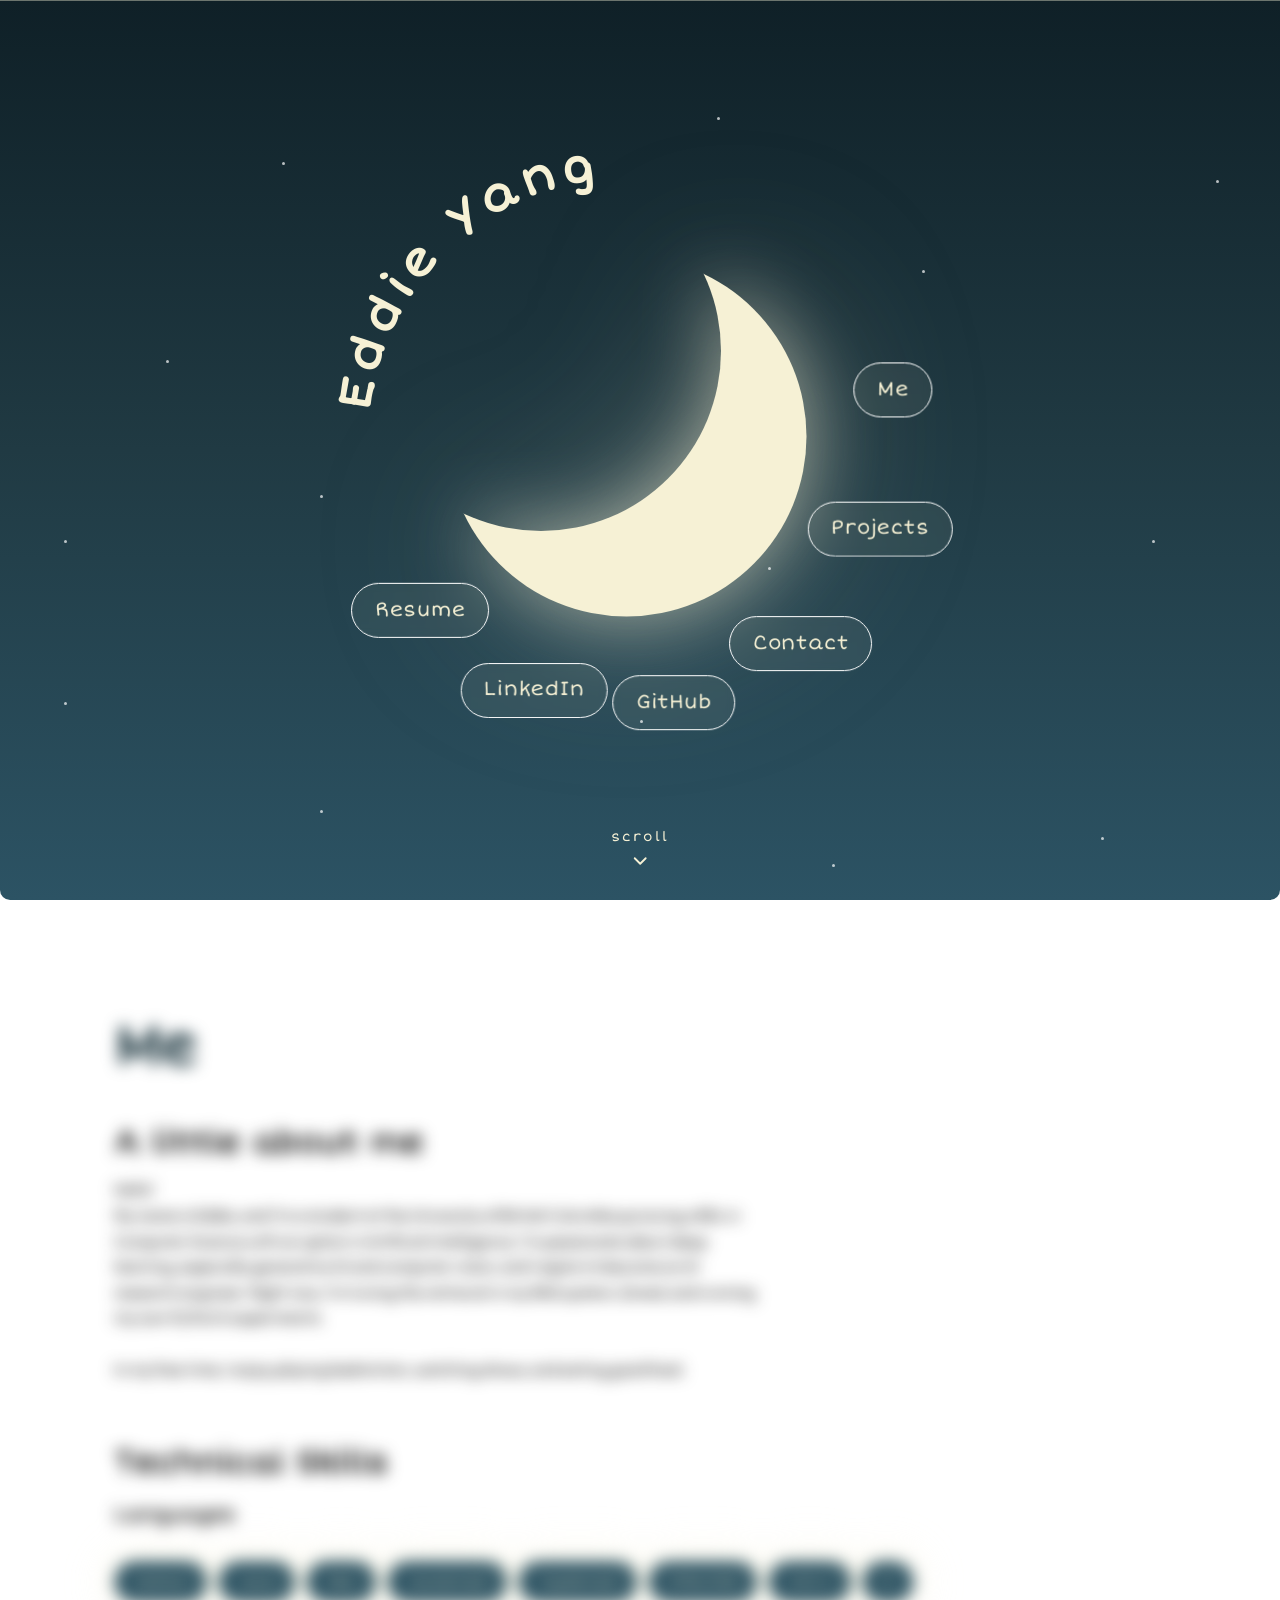
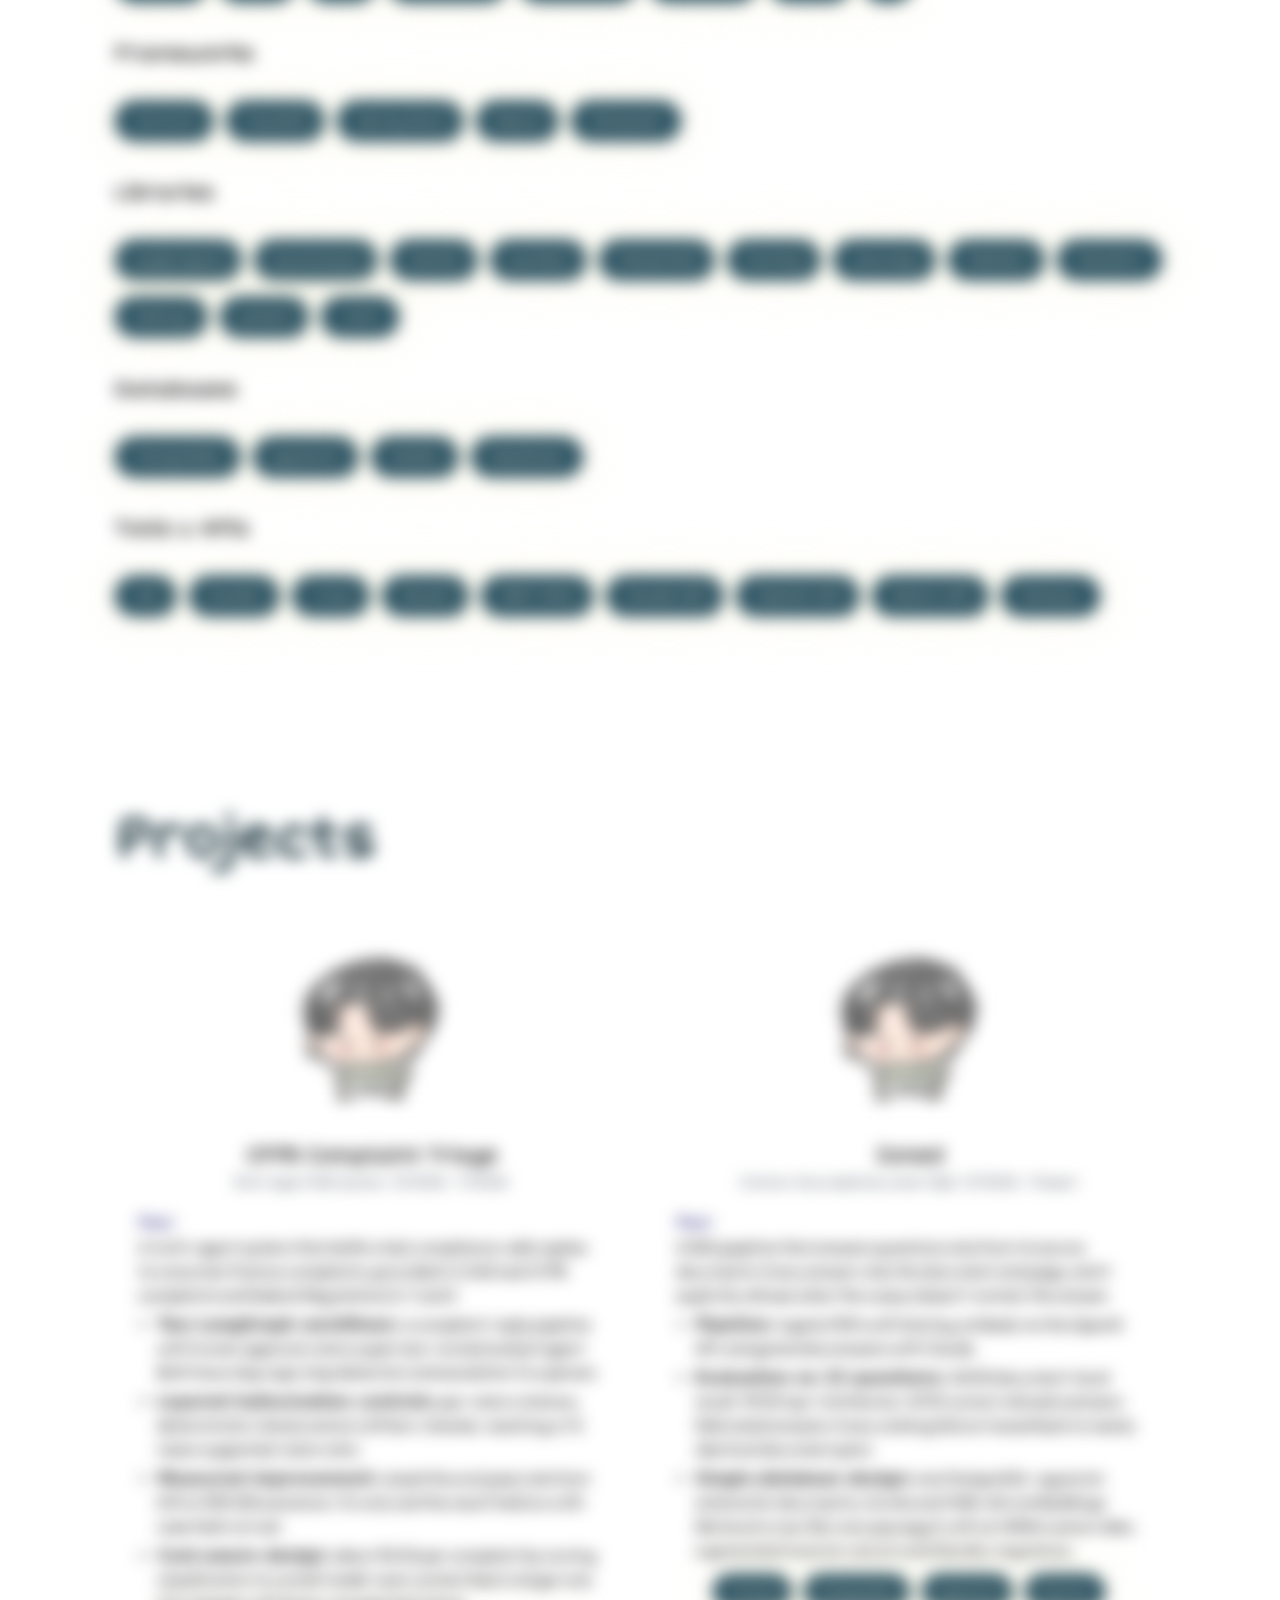
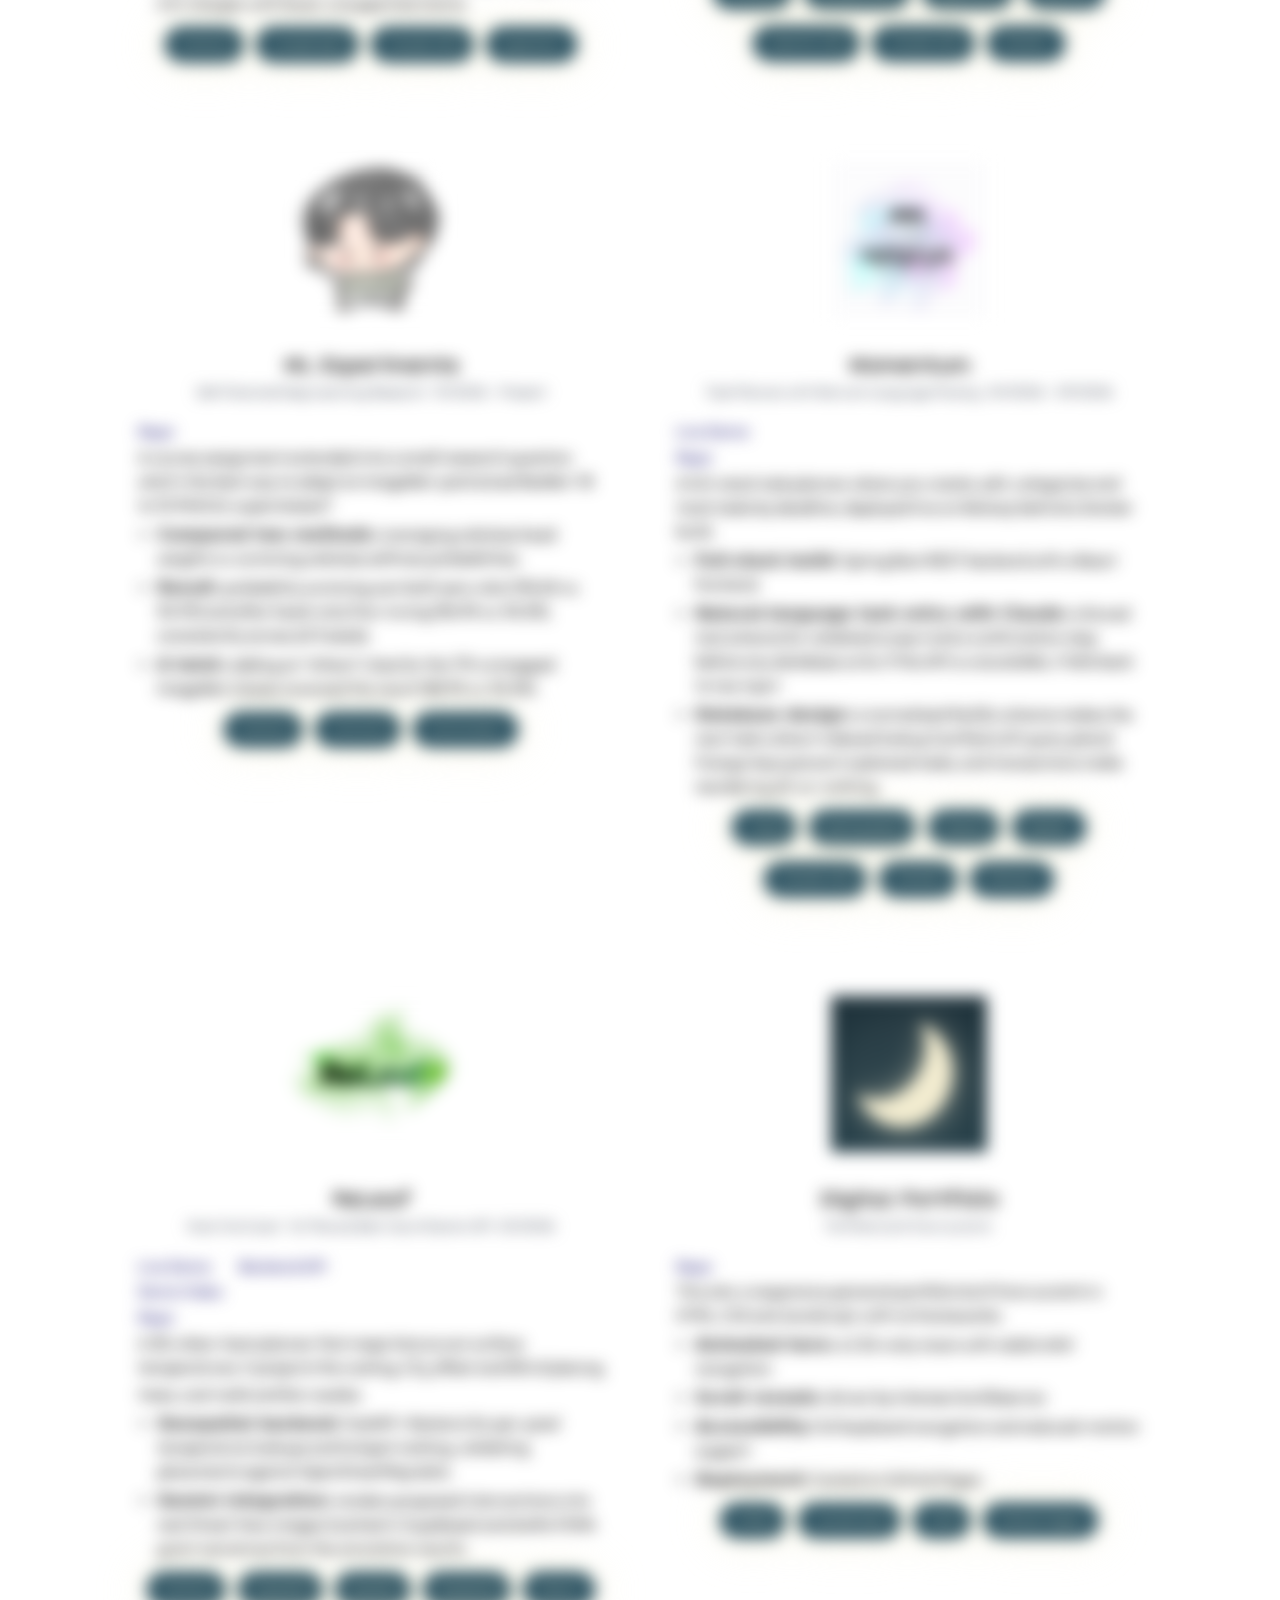
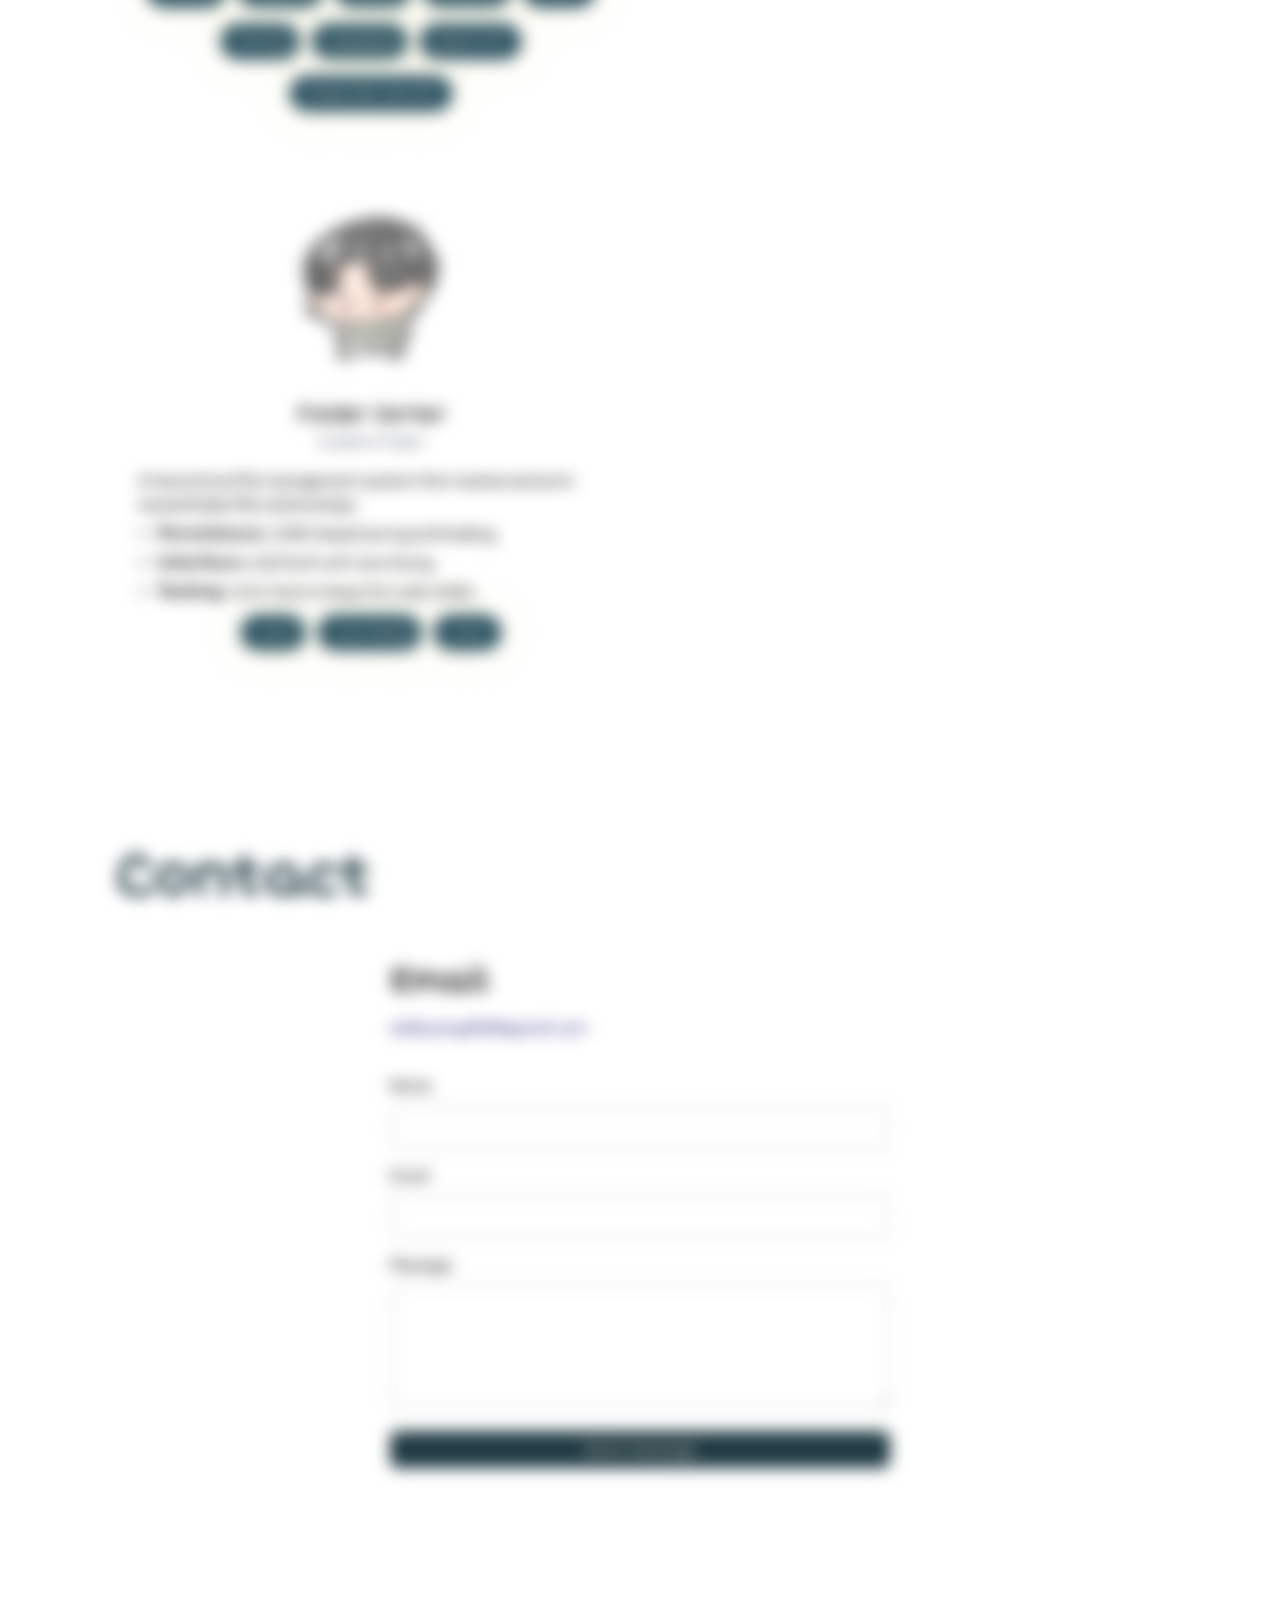
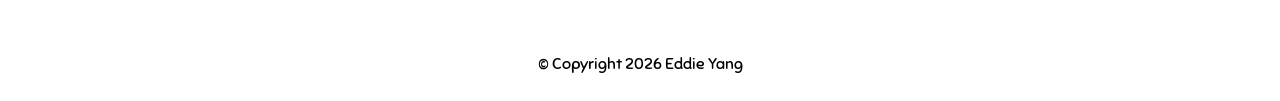
==== commit b1186d5b: "Update and re-design projects section" ====
--- a/index.html
+++ b/index.html
@@ -144,6 +144,7 @@
                             <li>FastAPI</li>
                             <li>Spring Boot</li>
                             <li>React</li>
+                            <li>Streamlit</li>
                         </ul>
 
                         <h4>Libraries</h4>
@@ -198,50 +199,79 @@
                 </div>
 
                 <div class="projects-grid">
+                    
                     <article class="project-card">
+                        <div class="reveal">
+                            <img src="images/eddo.jpg" alt="Mini Eddo Logo">
+                            <h3>CFPB Complaint Triage</h3>
+                            <p class="subtitle">Multi-Agent RAG System · 10/2026 – 11/2026</p>
+                            <p><a href="https://github.com/eddoyang/cfpb-agent" target="_blank"
+                                    rel="noopener noreferrer">Repo</a></p>
+                            <div class="desc">
+                                <p style="margin-bottom: 5px;">
+                                    A multi-agent system that drafts cited, compliance-safe replies to consumer finance complaints,
+                                    grounded in 5,163 real CFPB complaints and federal Regulations E, F and Z.
+                                </p>
+                                <ul class="desc-list">
+                                    <li><strong>Two LangGraph workflows:</strong> a complaint-reply pipeline with human approval, and a
+                                        supervisor-routed analyst agent. Both have step caps, loop detection and escalation to a person.</li>
+                                    <li><strong>Layered hallucination controls:</strong> per-claim citations, deterministic checks and an
+                                        LLM fact-checker, reaching a 1.0 mean supported-claim ratio.</li>
+                                    <li><strong>Measured improvement:</strong> raised the eval pass rate from 61% to 93% (28 scenarios × 3
+                                        runs), and the result held on a 23-case held-out set.</li>
+                                    <li><strong>Cost-aware design:</strong> about $0.05 per complaint by routing classification to a small
+                                        model. Lean context beat a larger one: 2.2× cheaper with fewer unsupported claims.</li>
+                                </ul>
+                            </div>
+                           <section class="stack">
+                                <ul class="stack-list">
+                                    <li>Python</li>
+                                    <li>LangGraph</li>
+                                    <li>Claude API</li>
+                                    <li>pgvector</li>
+                                </ul>
+                            </section>
+                        </div>
+                    </article>
+
+                     <article class="project-card">
                         <div class="reveal">
                             <img src="images/eddo.jpg" alt="Mini Eddo Logo">
                             <h3>Zoned</h3>
-                            <p class="subtitle">Citation-grounded Document Q&amp;A · 07/2026 – Present</p>
+                            <p class="subtitle">Citation-Grounded Document Q&amp;A · 07/2026 – Present</p>
                             <p><a href="https://github.com/eddoyang/zoned-chatbot" target="_blank"
                                     rel="noopener noreferrer">Repo</a></p>
                             <div class="desc">
                                 <p style="margin-bottom: 5px;">
-                                    A retrieval-augmented generation (RAG) system that answers questions using only a set of uploaded
-                                    documents, and explicitly refuses when the answer isn't there.
-                                </p>
-                                <p style="margin-bottom: 5px;">
-                                    Upload a set of PDFs, ask a question, and Zoned retrieves the relevant passages, answers from those
-                                    passages alone, and cites the document and page behind every claim. PDFs are parsed with Docling,
-                                    embedded with the OpenAI API, and answered by the Claude API.
-                                </p>
-                                <p style="margin-bottom: 5px;">
-                                    Everything lives in a single PostgreSQL + pgvector schema (documents, chunks, and 1536-dim embeddings),
-                                    with retrieval written as raw SQL over psycopg 3, an HNSW cosine index, a generated tsvector column,
-                                    and Alembic migrations. Ingestion is idempotent: SHA-256 content hashing lets renamed or duplicated files
-                                    skip re-parsing, and per-document transactions isolate mid-batch failures, cutting re-runs to seconds.
-                                </p>
-                                <p>
-                                    On a 33-question evaluation set it scored 23/23 document-level recall, 19/23 top-1 attribution,
-                                    10/10 correct refusals, and zero fabricated answers, with every ranking miss traced to nearly
-                                    identical document pairs.
-                                </p>
-                            </div>
-
+                                    A RAG pipeline that answers questions only from its source documents. Every answer cites the
+                                    document and page, and it explicitly refuses when the corpus doesn't contain the answer.
+                                </p>
+                                <ul class="desc-list">
+                                    <li><strong>Pipeline:</strong> ingests PDFs with Docling, embeds via the OpenAI API, and generates
+                                        answers with Claude.</li>
+                                    <li><strong>Evaluation on 33 questions:</strong> 23/23 document-level recall, 19/23 top-1 attribution,
+                                        10/10 correct refusals and zero fabricated answers. Every ranking failure traced back to nearly
+                                        identical document pairs.</li>
+                                    <li><strong>Single-database design:</strong> one PostgreSQL + pgvector schema for documents, chunks and
+                                        1536-dim embeddings. Retrieval is raw SQL over psycopg 3, with an HNSW cosine index, a generated
+                                        tsvector column and Alembic migrations.</li>
+                                </ul>
+                            </div>
+ 
                             <section class="stack">
                                 <ul class="stack-list">
                                     <li>Python</li>
                                     <li>PostgreSQL</li>
                                     <li>pgvector</li>
+                                    <li>Docling</li>
+                                    <li>OpenAI API</li>
+                                    <li>Claude API</li>
                                     <li>Docker</li>
-                                    <li>Docling</li>
-                                    <li>Claude API</li>
-                                    <li>OpenAI API</li>
-                                </ul>
-                            </section>
-                        </div>
-                    </article>
-
+                                </ul>
+                            </section>
+                        </div>
+                    </article>
+ 
                     <article class="project-card">
                         <div class="reveal">
                             <img src="images/eddo.jpg" alt="Mini Eddo Logo">
@@ -251,20 +281,19 @@
                                     rel="noopener noreferrer">Repo</a></p>
                             <div class="desc">
                                 <p style="margin-bottom: 5px;">
-                                    A course assignment extended into my own experiment: what's the best way to adapt an
+                                    A course assignment extended into a small research question: what's the best way to adapt an
                                     ImageNet-pretrained ResNet-18 to 10 PASCAL superclasses?
                                 </p>
-                                <p style="margin-bottom: 5px;">
-                                    I compared two approaches: averaging the head weights of each superclass's ImageNet subclasses,
-                                    versus summing the subclasses' softmax probabilities. Probability summing won both zero-shot
-                                    (95.6% vs. 92.4%) and after head-only fine-tuning (96.9% vs. 95.3%), and came out ahead on all 3 seeds.
-                                </p>
-                                <p>
-                                    Then I added an "others" class for the 774 ImageNet classes that don't map to any superclass,
-                                    and the result reversed: probability summing dropped to 88.9% while weight averaging held at 95.3%.
-                                </p>
-                            </div>
-
+                                <ul class="desc-list">
+                                    <li><strong>Compared two methods:</strong> averaging subclass head weights vs. summing subclass
+                                        softmax probabilities.</li>
+                                    <li><strong>Result:</strong> probability summing won both zero-shot (95.6% vs. 92.4%) and after
+                                        head-only fine-tuning (96.9% vs. 95.3%), consistently across all 3 seeds.</li>
+                                    <li><strong>A twist:</strong> adding an "others" class for the 774 unmapped ImageNet classes reversed
+                                        the result (88.9% vs. 95.3%).</li>
+                                </ul>
+                            </div>
+ 
                             <section class="stack">
                                 <ul class="stack-list">
                                     <li>Python</li>
@@ -274,39 +303,34 @@
                             </section>
                         </div>
                     </article>
-
+ 
                     <article class="project-card">
                         <div class="reveal">
                             <img src="images/Momentum.png" alt="Momentum Logo">
-
+ 
                             <h3>Momentum</h3>
                             <p class="subtitle">Task Planner with Natural-Language Parsing · 04/2026 – 09/2026</p>
                             <p><a href="https://momentum-production-dc31.up.railway.app/" target="_blank"
                                     rel="noopener noreferrer">Live Demo</a></p>
                             <p><a href="https://github.com/eddoyang/Momentum" target="_blank"
                                     rel="noopener noreferrer">Repo</a></p>
-
-                            <div class="desc">
-                                <p style="margin-bottom: 5px;">
-                                    A full-stack task planner to keep you focused on what's important.
-                                </p>
-                                <p style="margin-bottom: 5px;">
-                                    Create, edit, categorize, and track tasks by deadline, with the closest upcoming deadline always
-                                    front and center. A Spring Boot REST backend serves a React frontend, deployed on Railway behind a
-                                    Docker build.
-                                </p>
-                                <p style="margin-bottom: 5px;">
-                                    Type a task in plain English and the Claude API fills in the title, category, and deadline through a
-                                    forced tool schema for validated output. You confirm before anything is saved, and it falls back to
-                                    your raw input if the API is unavailable.
-                                </p>
-                                <p>
-                                    Under the hood, a normalized MySQL schema makes the next task a direct indexed lookup (verified with
-                                    query plans) and each edit writes one row; foreign keys prevent orphaned tasks, and transactions make
-                                    reordering all-or-nothing.
-                                </p>
-                            </div>
-
+ 
+                            <div class="desc">
+                                <p style="margin-bottom: 5px;">
+                                    A full-stack task planner where you create, edit, categorize and track tasks by deadline,
+                                    deployed live on Railway behind a Docker build.
+                                </p>
+                                <ul class="desc-list">
+                                    <li><strong>Full-stack build:</strong> Spring Boot REST backend with a React frontend.</li>
+                                    <li><strong>Natural-language task entry with Claude:</strong> a forced tool schema for validated output
+                                        and a confirmation step before any database write. If the API is unavailable, it falls back to
+                                        raw input.</li>
+                                    <li><strong>Database design:</strong> a normalized MySQL schema makes the next task a direct indexed
+                                        lookup (verified with query plans). Foreign keys prevent orphaned tasks, and transactions make
+                                        reordering all-or-nothing.</li>
+                                </ul>
+                            </div>
+ 
                             <section class="stack">
                                 <ul class="stack-list">
                                     <li>Java</li>
@@ -320,10 +344,10 @@
                             </section>
                         </div>
                     </article>
-
+ 
                     <article class="project-card">
                         <div class="reveal">
-
+ 
                             <img src="images/ReLeaf.png" alt="ReLeaf Logo">
                             <h3>ReLeaf</h3>
                             <p class="subtitle">Hack the Coast · 1st Place &amp; Best Use of Gemini API · 02/2026</p>
@@ -337,20 +361,18 @@
                                     Video</a></p>
                             <p><a href="https://github.com/anthonyl8/ReLeaf" target="_blank" rel="noopener noreferrer">
                                     Repo </a></p>
-
-                            <div class="desc">
-                                <p style="margin-bottom: 5px;">
-                                    A 3D urban-heat planner that helps cities combat the Urban Heat Island effect.
-                                </p>
-                                <p style="margin-bottom: 5px;">
-                                    ReLeaf maps Vancouver's surface temperatures and projects the cooling, CO<sub>2</sub> offset, and ROI
-                                    of placing trees, cool roofs, and bio-swales. A FastAPI + Rasterio backend handles per-pixel
-                                    temperature lookups and hotspot ranking, validating placements against OpenStreetMap data.
-                                </p>
-                                <p>
-                                    Gemini renders the planned interventions into real Street View images (cached in Supabase) and drafts
-                                    FEMA grant narratives from the simulation results.
-                                </p>
+ 
+                            <div class="desc">
+                                <p style="margin-bottom: 5px;">
+                                    A 3D urban-heat planner that maps Vancouver surface temperatures. It projects the cooling,
+                                    CO<sub>2</sub> offset and ROI of placing trees, cool roofs and bio-swales.
+                                </p>
+                                <ul class="desc-list">
+                                    <li><strong>Geospatial backend:</strong> FastAPI + Rasterio for per-pixel temperature lookups and
+                                        hotspot ranking, validating placements against OpenStreetMap data.</li>
+                                    <li><strong>Gemini integration:</strong> renders proposed interventions into real Street View images
+                                        (cached in Supabase) and drafts FEMA grant narratives from the simulation results.</li>
+                                </ul>
                             </div>
                             <section class="stack">
                                 <ul class="stack-list">
@@ -367,10 +389,10 @@
                             </section>
                         </div>
                     </article>
-
+ 
                     <article class="project-card">
                         <div class="reveal">
-
+ 
                             <img src="images/PortfolioLogo.png" alt="Portfolio Logo">
                             <h3>Digital Portfolio</h3>
                             <p class="subtitle">Portfolio built from scratch</p>
@@ -380,16 +402,15 @@
                             </p>
                             <div class="desc">
                                 <p style="margin-bottom: 5px;">
-                                    This site, built from scratch without frameworks
-                                </p>
-                                <p>
-                                    Dedicated to displaying my collection of projects and
-                                    information about me.
-                                    This is a responsive personal portfolio built from scratch in HTML/CSS/JS
-                                    with an animated CSS-only moon hero with radial orbit navigation, IntersectionObserver
-                                    scroll reveals, and full keyboard/reduced-motion accessibility,
-                                    deployed on GitHub Pages.
-                                </p>
+                                    This site: a responsive personal portfolio built from scratch in HTML, CSS and JavaScript, with
+                                    no frameworks.
+                                </p>
+                                <ul class="desc-list">
+                                    <li><strong>Animated hero:</strong> a CSS-only moon with radial orbit navigation.</li>
+                                    <li><strong>Scroll reveals:</strong> driven by IntersectionObserver.</li>
+                                    <li><strong>Accessibility:</strong> full keyboard navigation and reduced-motion support.</li>
+                                    <li><strong>Deployment:</strong> hosted on GitHub Pages.</li>
+                                </ul>
                             </div>
                             <section class="stack">
                                 <ul class="stack-list">
@@ -401,21 +422,23 @@
                             </section>
                         </div>
                     </article>
-
+ 
                     <article class="project-card">
                         <div class="reveal">
                             <img src="images/eddo.jpg" alt="Mini Eddo Logo">
                             <h3>Folder Sorter</h3>
                             <p class="subtitle">Academic Project</p>
                             <div class="desc">
-                                <p>
-                                    A hierarchical file management system that creates and sorts nested folder/file
-                                    relationships,
-                                    utilizing JSON-based persistence, a GUI system designed with Java Swing, and JUnit
-                                    testing to ensure code stability.
-                                </p>
-                            </div>
-
+                                <p style="margin-bottom: 5px;">
+                                    A hierarchical file management system that creates and sorts nested folder/file relationships.
+                                </p>
+                                <ul class="desc-list">
+                                    <li><strong>Persistence:</strong> JSON-based saving and loading.</li>
+                                    <li><strong>Interface:</strong> a GUI built with Java Swing.</li>
+                                    <li><strong>Testing:</strong> JUnit tests to keep the code stable.</li>
+                                </ul>
+                            </div>
+ 
                             <section class="stack">
                                 <ul class="stack-list">
                                     <li>Java</li>
--- a/style.css
+++ b/style.css
@@ -699,6 +699,27 @@
         inset 0 0 14px var(--orbit-innerglow);
 }
 
+.desc {
+    font-family: var(--font-body);
+    font-size: var(--text-base);
+    line-height: 1.5;
+}
+
+.desc-list {
+    margin: 0;
+    padding-left: 1.2em;
+    list-style: disc;
+}
+
+.desc-list li {
+    margin-bottom: 5px;
+    line-height: 1.5;
+}
+
+.desc-list li:last-child {
+    margin-bottom: 0;
+}
+
 /* --------- Contact --------- */
 .contact-wrap {
     display: flex;
@@ -777,81 +798,11 @@
 
 
 
-/* --------- Mobile Sizing --------- */
-@media (max-width: 760px) {
-    .projects-grid {
-        grid-template-columns: 1fr;
-    }
-}
-
-@media (max-width: 640px) {
-
-    header {
-        padding-inline: 12px;
-    }
-
-    header nav {
-        gap: 12px;
-        font-size: var(--text-sm);
-    }
-
-    header .brand {
-        display: none;
-    }
-
-    .section-title {
-        font-size: 2.5rem;
-    }
-
-    .section {
-        padding-block: 80px 24px;
-    }
-
-    .hero {
-        overflow-x: clip;
-        overflow-y: visible;
-    }
-
-    .hero-home {
-        min-height: 100vh;
-        min-height: 100svh;
-        height: auto;
-        padding-block: 2.5rem;
-        justify-content: safe center;
-    }
-
-    .orbit-nav {
-        position: static;
-        width: auto;
-        height: auto;
-        margin-top: 2.5rem;
-        animation: none;
-    }
-
-    
-    .orbit-nav li {
-        position: static;
-        transform: none;
-    }
-    
-    .orbit-nav ul {
-        flex-direction: column;
-        align-items: center;
-        gap: 0.5rem;
-    }
-    
-    .orbit-nav a {
-        min-width: 9em;
-        text-align: center;
-    }
-
-    
-}
 
 /* --------- Animations --------- */
 @media (prefers-reduced-motion: reduce) {
     header { animation: none; }
-
+    
     .project-card:hover::before { animation: none; }
     
     .reveal {
@@ -859,12 +810,12 @@
         transform: none;
         transition: none;
         transition:
-            opacity 0.9s ease,
-            transform 0.9s cubic-bezier(0.16, 1, 0.3, 1),
-            filter 0.5s ease;          /* was 0.9s */
+        opacity 0.9s ease,
+        transform 0.9s cubic-bezier(0.16, 1, 0.3, 1),
+        filter 0.5s ease;          /* was 0.9s */
         transition-delay: var(--d, 0s);
     }
-
+    
     html { scroll-behavior: auto; }
     .reveal { filter: none; }
     .section-line { transform: none; transition: none; }
@@ -923,6 +874,146 @@
         opacity: 0;
     }
     to {
-    opacity: 1;
-    }
-}+        opacity: 1;
+    }
+}
+/* --------- Mobile Sizing --------- */
+@media (max-width: 640px) {
+    /* Hero: moon higher, links as a compact 3 × 2 grid instead of a tall stack */
+    .hero-home {
+        justify-content: center;
+        gap: 0;
+        padding-block: 1.5rem 5.5rem;   /* bottom room for the scroll cue */
+    }
+
+    .moon-stage {
+        width: 56vmin;
+        height: 56vmin;
+        transform: none;
+    }
+
+    .moon-float,
+    .moon {
+        width: 56vmin;
+        height: 56vmin;
+    }
+
+    .moon {
+        box-shadow: 13vmin 13vmin 0 0 var(--moonglow);
+        transform-origin: calc(50% + 13vmin) calc(50% + 13vmin);
+    }
+
+    .moon-float {
+        transform: translateX(-15vmin);
+        animation: none;
+    }
+
+    .moon-name {
+        top: calc(50% + 13vmin);
+        left: calc(50% - 2vmin);
+        width: 110vmin;
+        height: 110vmin;
+        animation: none;
+    }
+
+    .orbit-nav {
+        margin-top: 22vmin;              /* clears the crescent */
+    }
+
+    .orbit-nav ul {
+        display: grid;
+        grid-template-columns: repeat(3, auto);
+        justify-content: center;
+        gap: 10px;
+    }
+
+    .orbit-nav a {
+        min-width: 0;
+        padding: 0.7em 1em;
+        font-size: 0.9rem;
+    }
+
+    .scroll-cue {
+        bottom: 18px;
+    }
+
+    /* Header: links share the width evenly and get a ~44px tap area */
+    header {
+        padding-block: 0;
+        padding-inline: 6px;
+    }
+
+    header nav {
+        justify-content: space-between;
+        gap: 0;
+    }
+
+    header nav a {
+        padding: 12px 6px;
+        font-size: 0.8rem;
+    }
+
+    header a[data-section]::after {
+        left: 6px;
+        right: 6px;
+        bottom: 6px;
+    }
+
+    /* Sections */
+    .container {
+        padding-inline: 18px;
+    }
+
+    .section-head {
+        margin-bottom: 28px;
+    }
+
+    .sub-head {
+        font-size: 1.5rem;
+    }
+
+    /* Project cards: full-width text, smaller logos, tighter spacing */
+    .projects-grid {
+        gap: 56px;
+    }
+
+    .project-card {
+        padding: 0;
+    }
+
+    .project-card img {
+        height: 120px;
+        margin-bottom: 8px;
+    }
+
+    .project-card .subtitle {
+        margin-bottom: 0.5rem;
+    }
+
+    .stack-list {
+        gap: 6px;
+        margin-top: 8px;
+    }
+
+    .stack li,
+    .skills-list li {
+        padding: 0.6em 1.2em;
+    }
+
+    .skills-list {
+        margin-block: 14px 24px;
+    }
+
+    footer {
+        margin-top: 60px;
+    }
+
+    /* Resume popup uses the whole screen */
+    .resume-dialog {
+        width: 100vw;
+        max-width: 100vw;
+        max-height: 100dvh;
+        height: 100dvh;
+        border-radius: 0;
+    }
+}
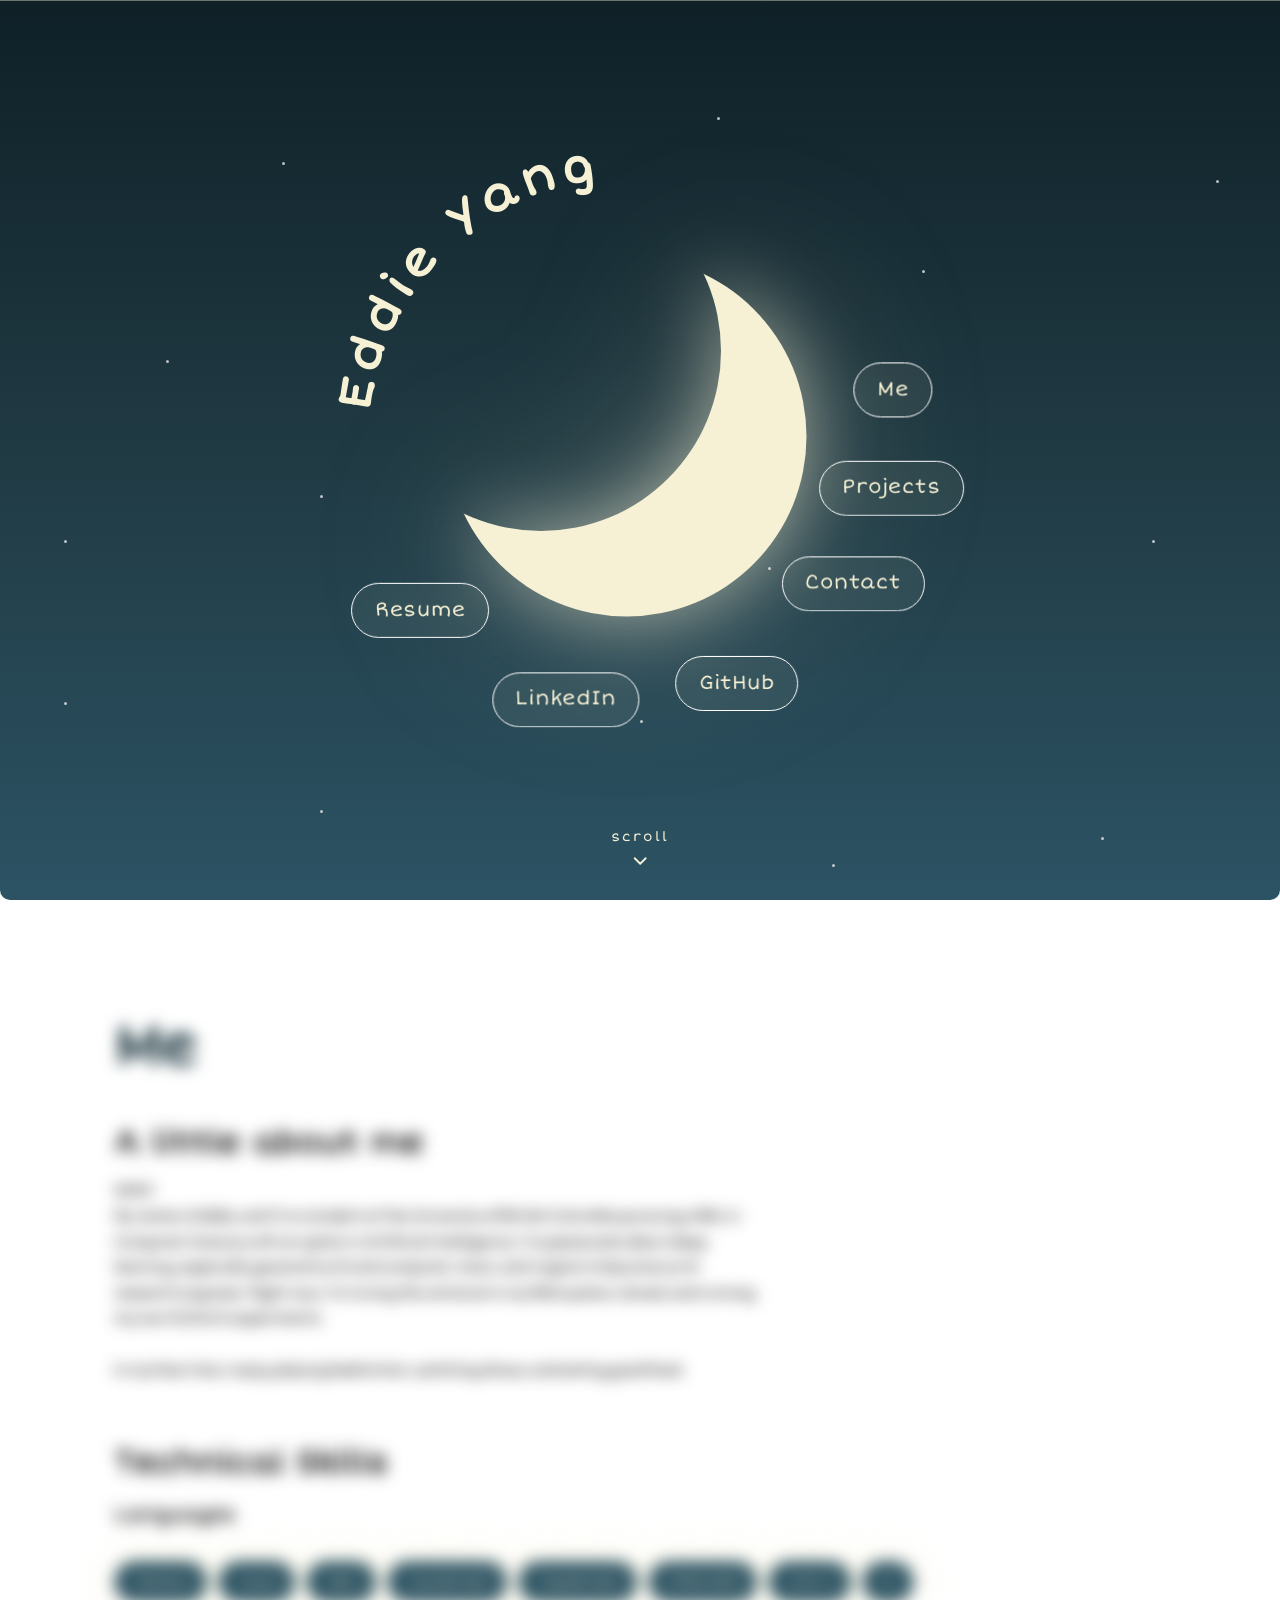
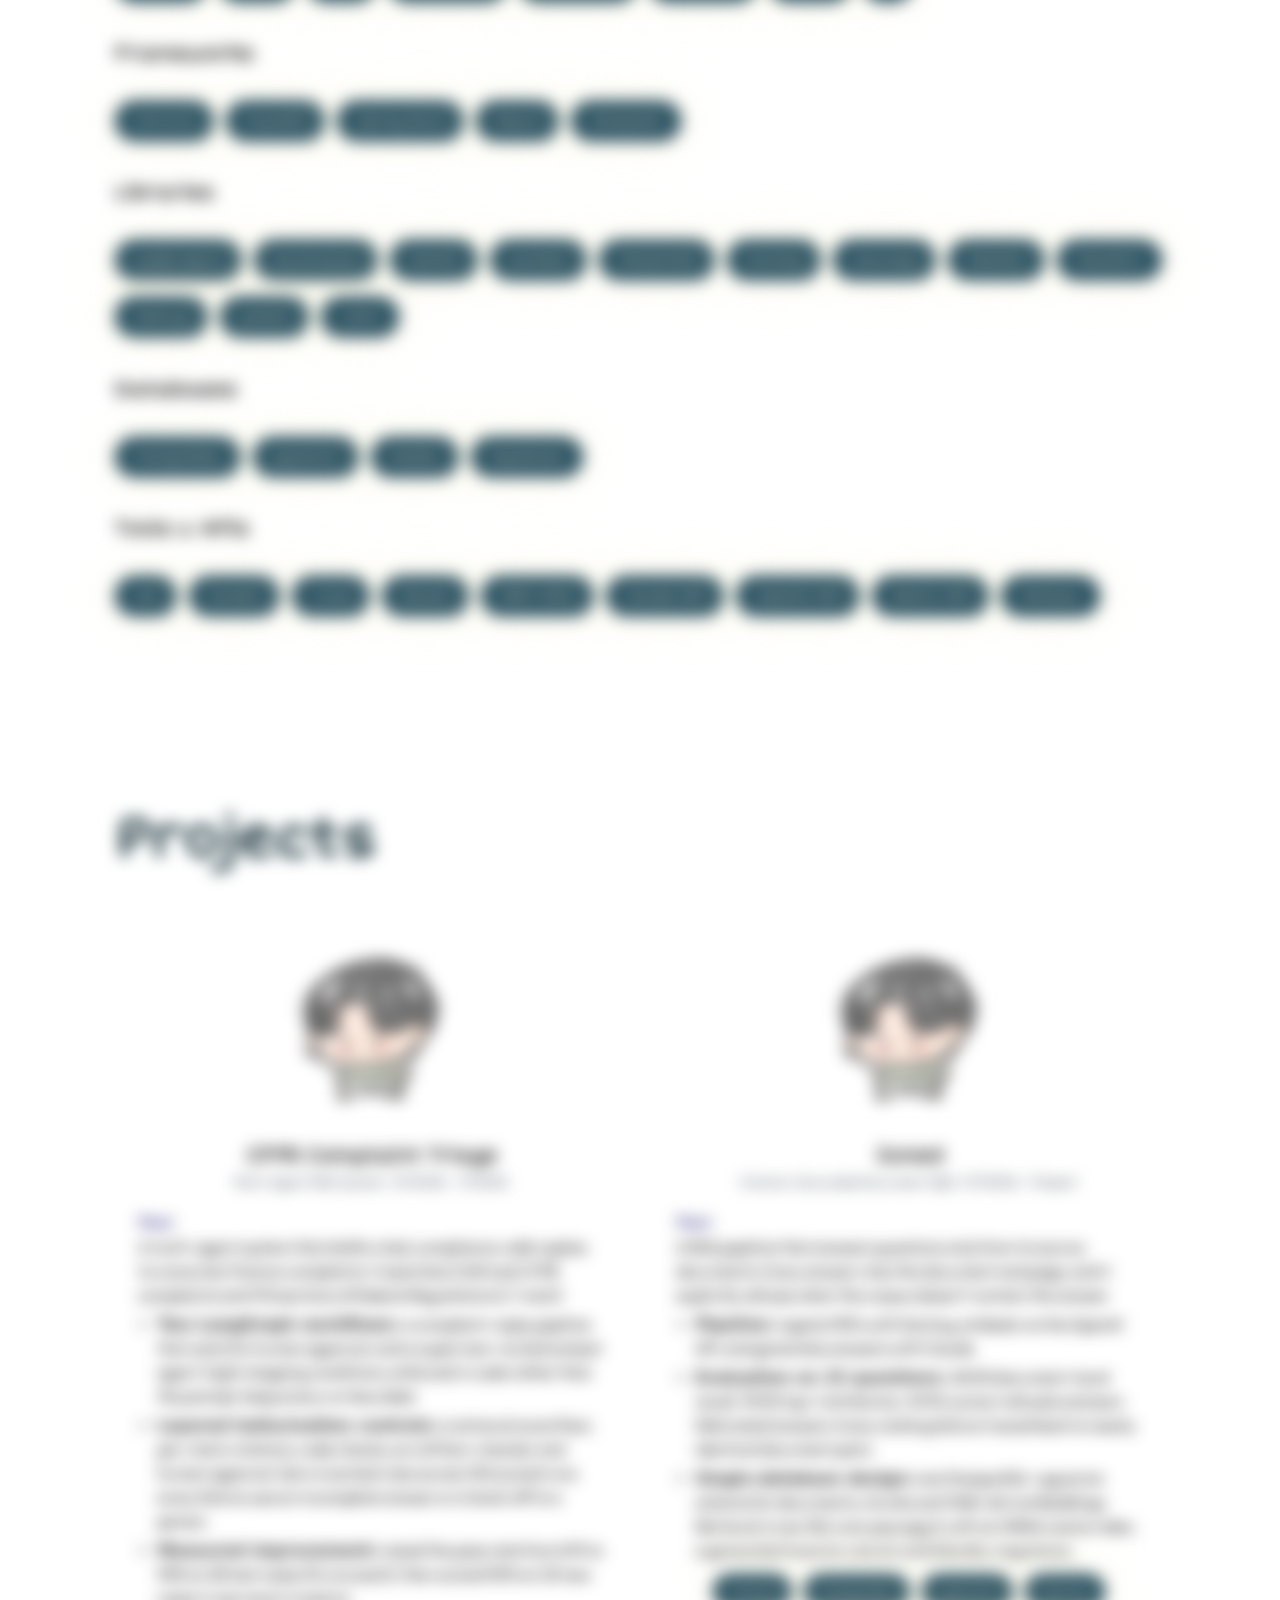
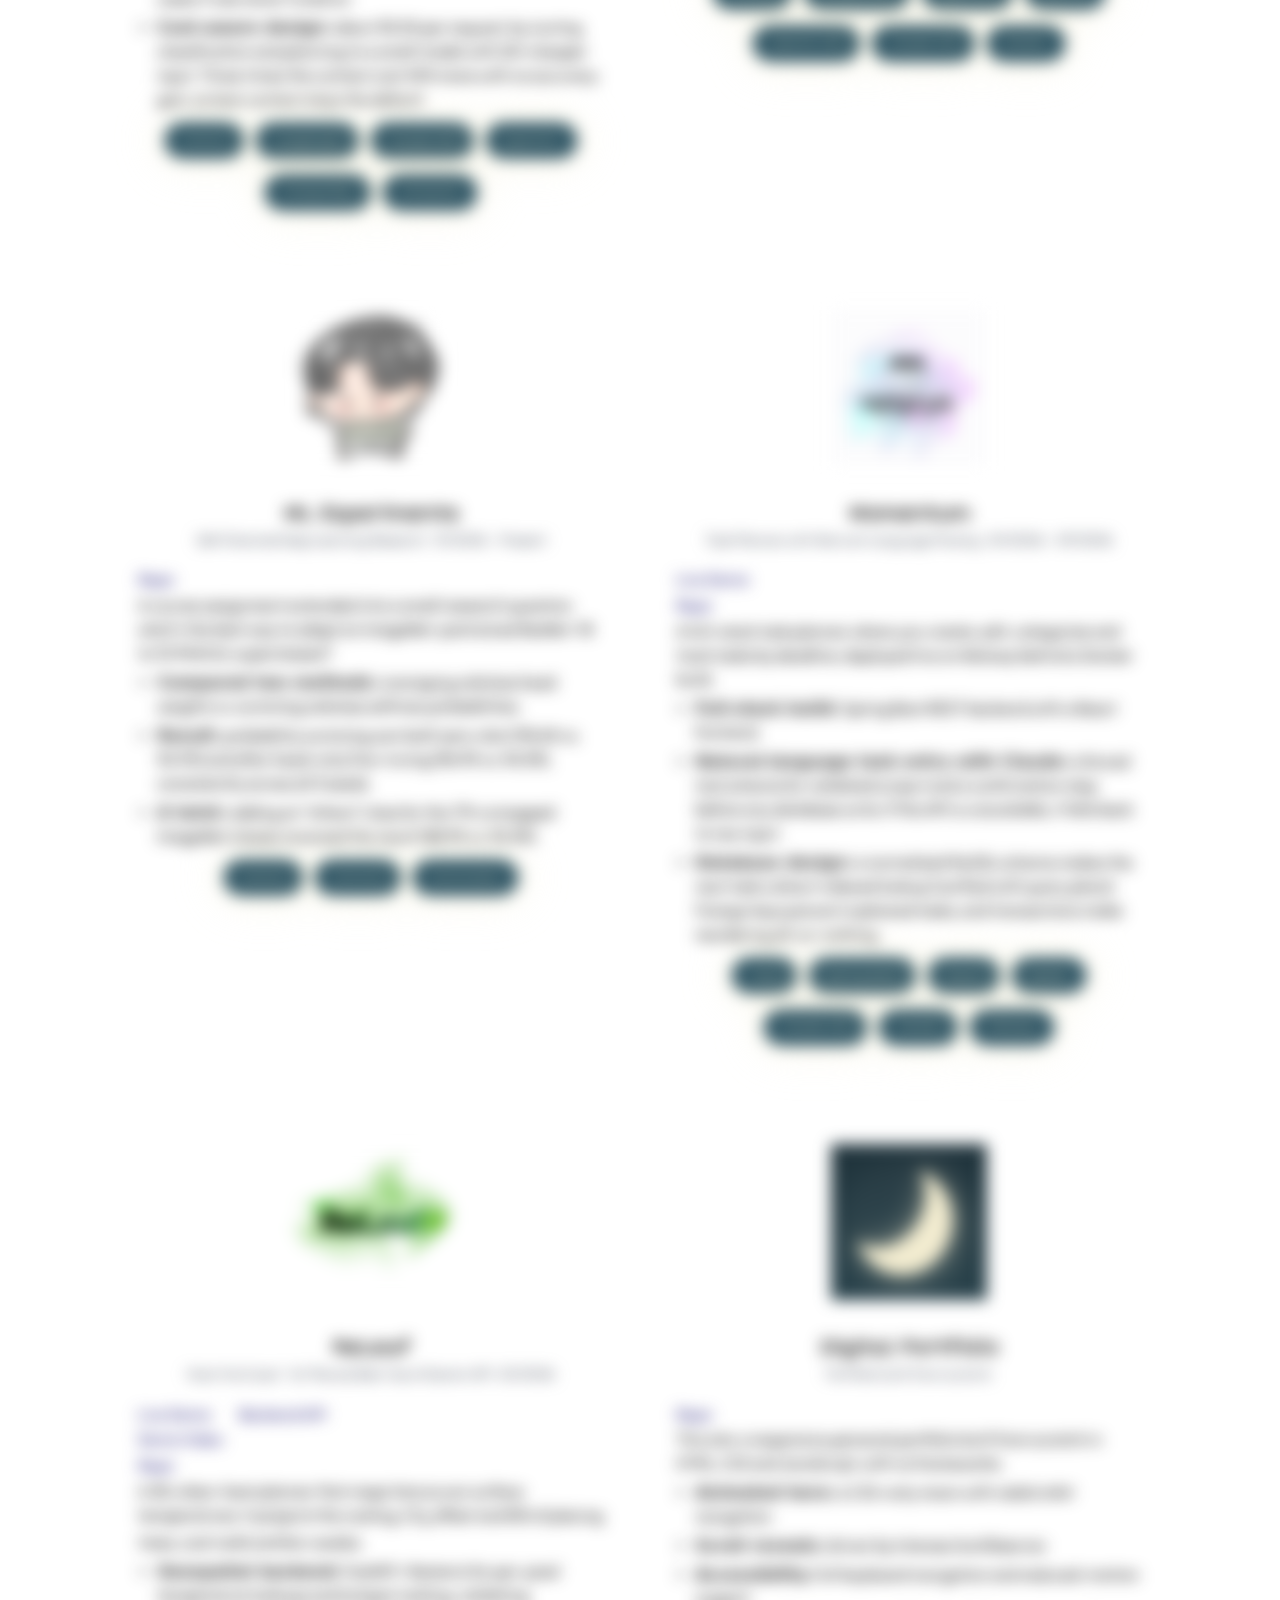
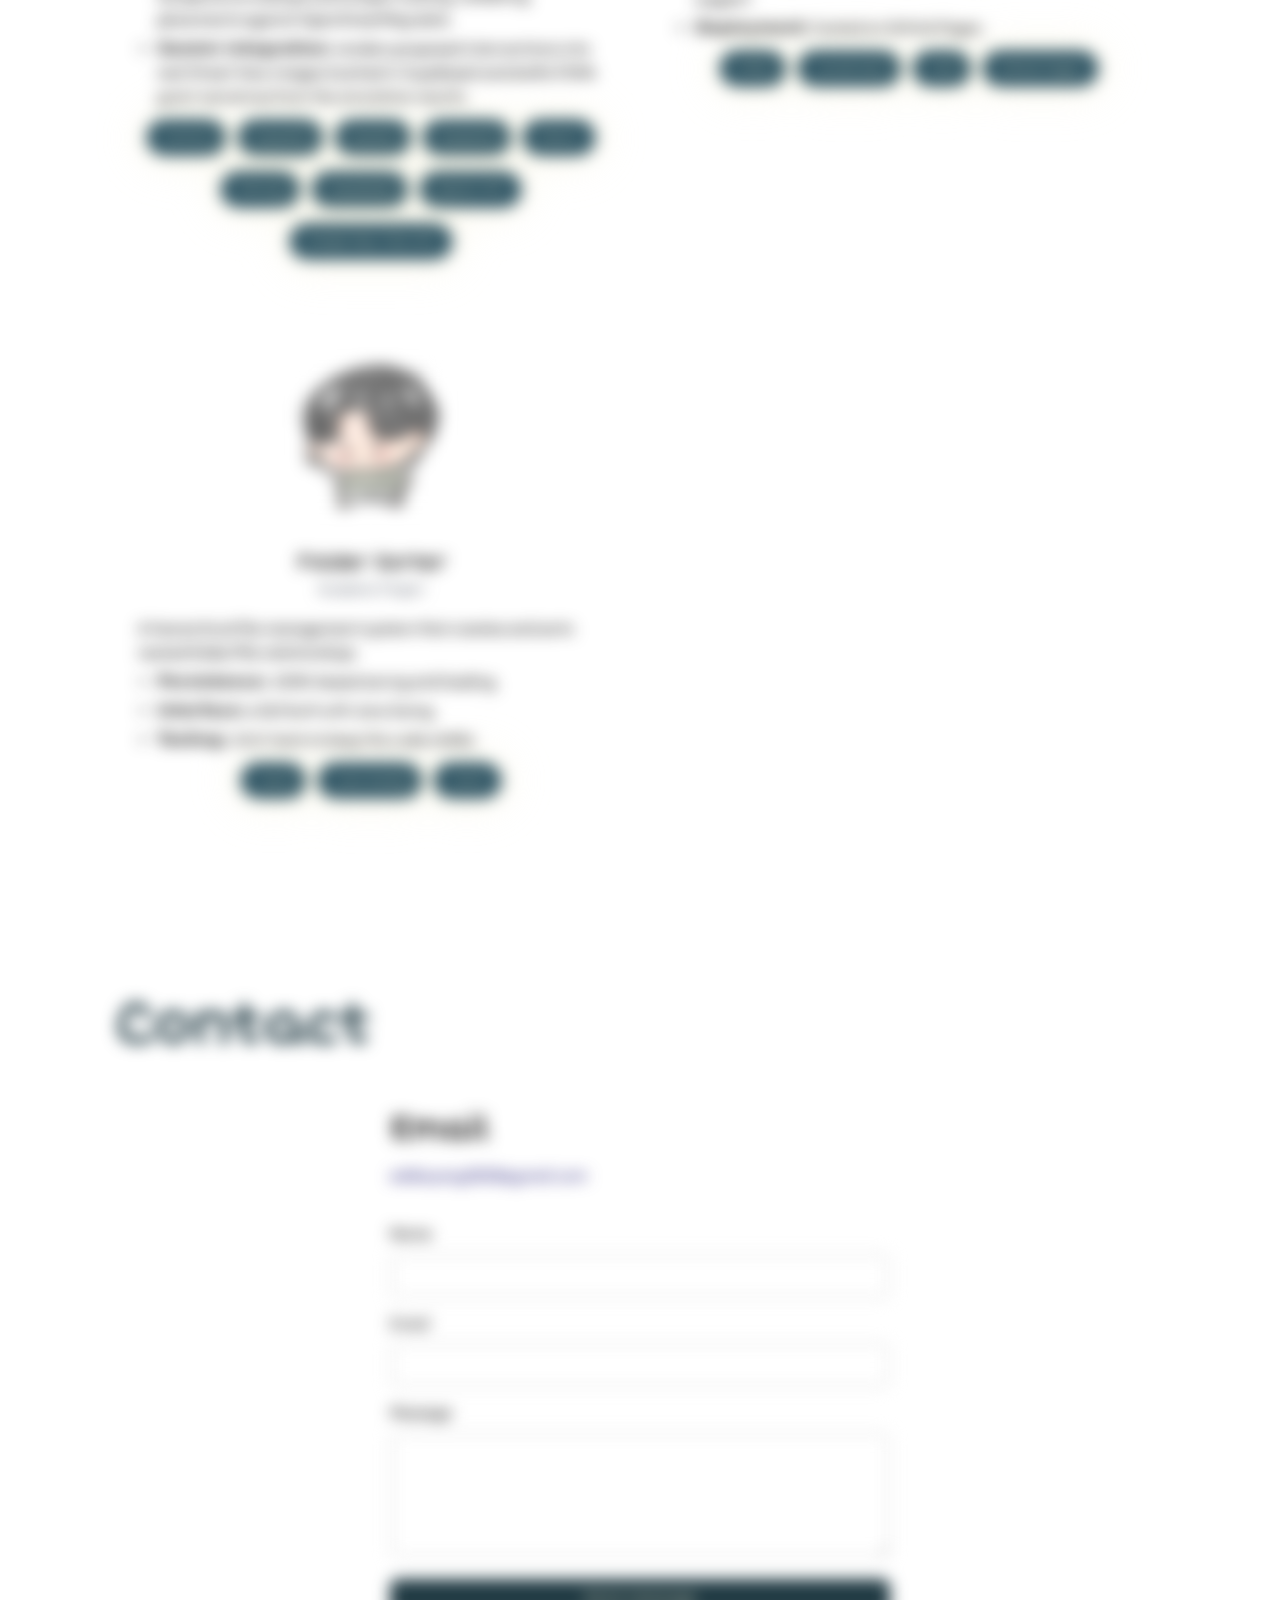
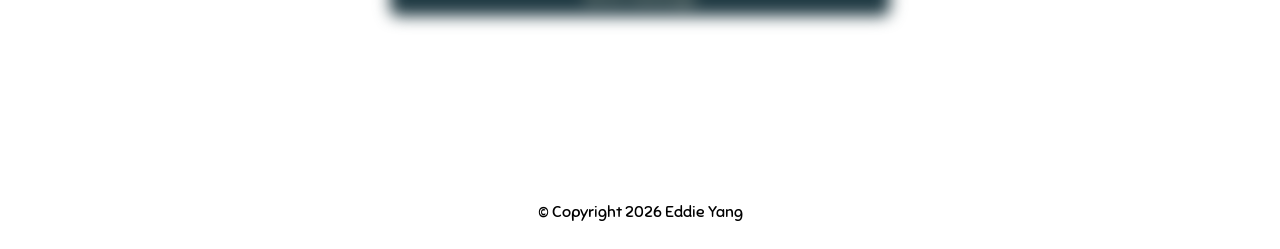
==== commit 8bbd00a9: "Project update" ====
--- a/index.html
+++ b/index.html
@@ -209,18 +209,18 @@
                                     rel="noopener noreferrer">Repo</a></p>
                             <div class="desc">
                                 <p style="margin-bottom: 5px;">
-                                    A multi-agent system that drafts cited, compliance-safe replies to consumer finance complaints,
-                                    grounded in 5,163 real CFPB complaints and federal Regulations E, F and Z.
-                                </p>
-                                <ul class="desc-list">
-                                    <li><strong>Two LangGraph workflows:</strong> a complaint-reply pipeline with human approval, and a
-                                        supervisor-routed analyst agent. Both have step caps, loop detection and escalation to a person.</li>
-                                    <li><strong>Layered hallucination controls:</strong> per-claim citations, deterministic checks and an
-                                        LLM fact-checker, reaching a 1.0 mean supported-claim ratio.</li>
-                                    <li><strong>Measured improvement:</strong> raised the eval pass rate from 61% to 93% (28 scenarios × 3
-                                        runs), and the result held on a 23-case held-out set.</li>
-                                    <li><strong>Cost-aware design:</strong> about $0.05 per complaint by routing classification to a small
-                                        model. Lean context beat a larger one: 2.2× cheaper with fewer unsupported claims.</li>
+                                    A multi-agent system that drafts cited, compliance-safe replies to consumer finance complaints. It searches 
+                                    5,163 real CFPB complaints and 413 sections of federal Regulations E, F and Z.
+                                </p>
+                                <ul class="desc-list">
+                                    <li><strong>Two LangGraph workflows:</strong> a complaint-reply pipeline that waits for human approval, and a 
+                                        supervisor-routed analyst agent. Eight stopping conditions, enforced in code rather than the prompt, keep every run bounded.</li>
+                                    <li><strong>Layered hallucination controls:</strong> a retrieval score floor, per-claim citations, code checks, an LLM fact-checker and 
+                                        human approval. Zero invented rules across 153 scored runs: every failure was an incomplete answer or a hand-off to a person.</li>
+                                    <li><strong>Measured improvement:</strong> raised the pass rate from 61% to 93% on 28 test cases (3 runs each), then scored 90% on 23 new 
+                                        cases it was never tuned on.</li>
+                                    <li><strong>Cost-aware design:</strong> about $0.05 per request, by routing classification and planning to a small model with 20× 
+                                        cheaper input. Three times the context cost 40% more with no accuracy gain, so lean context stays the default.</li>
                                 </ul>
                             </div>
                            <section class="stack">
@@ -229,6 +229,8 @@
                                     <li>LangGraph</li>
                                     <li>Claude API</li>
                                     <li>pgvector</li>
+                                    <li>PostgreSQL</li>
+                                    <li>streamlit</li>
                                 </ul>
                             </section>
                         </div>
--- a/style.css
+++ b/style.css
@@ -432,11 +432,12 @@
 }
 
 
+/* spaced by label width so neighbouring bubbles have even gaps, not even angles */
 .orbit-nav li:nth-child(1) { --a: -10deg; }   /* About */
-.orbit-nav li:nth-child(2) { --a: 20deg; }   /* Projects */
-.orbit-nav li:nth-child(3) { --a: 50deg; }   /* Contact */
-.orbit-nav li:nth-child(4) { --a: 80deg; }   /* GitHub */
-.orbit-nav li:nth-child(5) { --a: 110deg; }   /* LinkedIn */
+.orbit-nav li:nth-child(2) { --a: 11deg; }   /* Projects */
+.orbit-nav li:nth-child(3) { --a: 33deg; }   /* Contact */
+.orbit-nav li:nth-child(4) { --a: 66deg; }   /* GitHub */
+.orbit-nav li:nth-child(5) { --a: 103deg; }   /* LinkedIn */
 .orbit-nav li:nth-child(6) { --a: 140deg; }   /* Resume */
 
 .star {
@@ -879,7 +880,7 @@
 }
 /* --------- Mobile Sizing --------- */
 @media (max-width: 640px) {
-    /* Hero: moon higher, links as a compact 3 × 2 grid instead of a tall stack */
+    /* Hero: bigger moon, links stay on the orbit around it */
     .hero-home {
         justify-content: center;
         gap: 0;
@@ -916,21 +917,20 @@
         animation: none;
     }
 
+    /* Orbit links: same arc as desktop, scaled to the 56vmin moon (30/40 × 56 = 42vmin) */
     .orbit-nav {
-        margin-top: 22vmin;              /* clears the crescent */
-    }
-
-    .orbit-nav ul {
-        display: grid;
-        grid-template-columns: repeat(3, auto);
-        justify-content: center;
-        gap: 10px;
+        top: calc(50% + 13vmin);
+        left: calc(50% - 2vmin);
+        animation: none;                 /* moon and name don't float on mobile either */
+    }
+
+    .orbit-nav li {
+        --r: 42vmin;
     }
 
     .orbit-nav a {
-        min-width: 0;
-        padding: 0.7em 1em;
-        font-size: 0.9rem;
+        padding: 0.55em 0.9em;
+        font-size: min(3vmin, 0.85rem);  /* no floor: buttons shrink with the orbit so gaps keep their proportion */
     }
 
     .scroll-cue {
